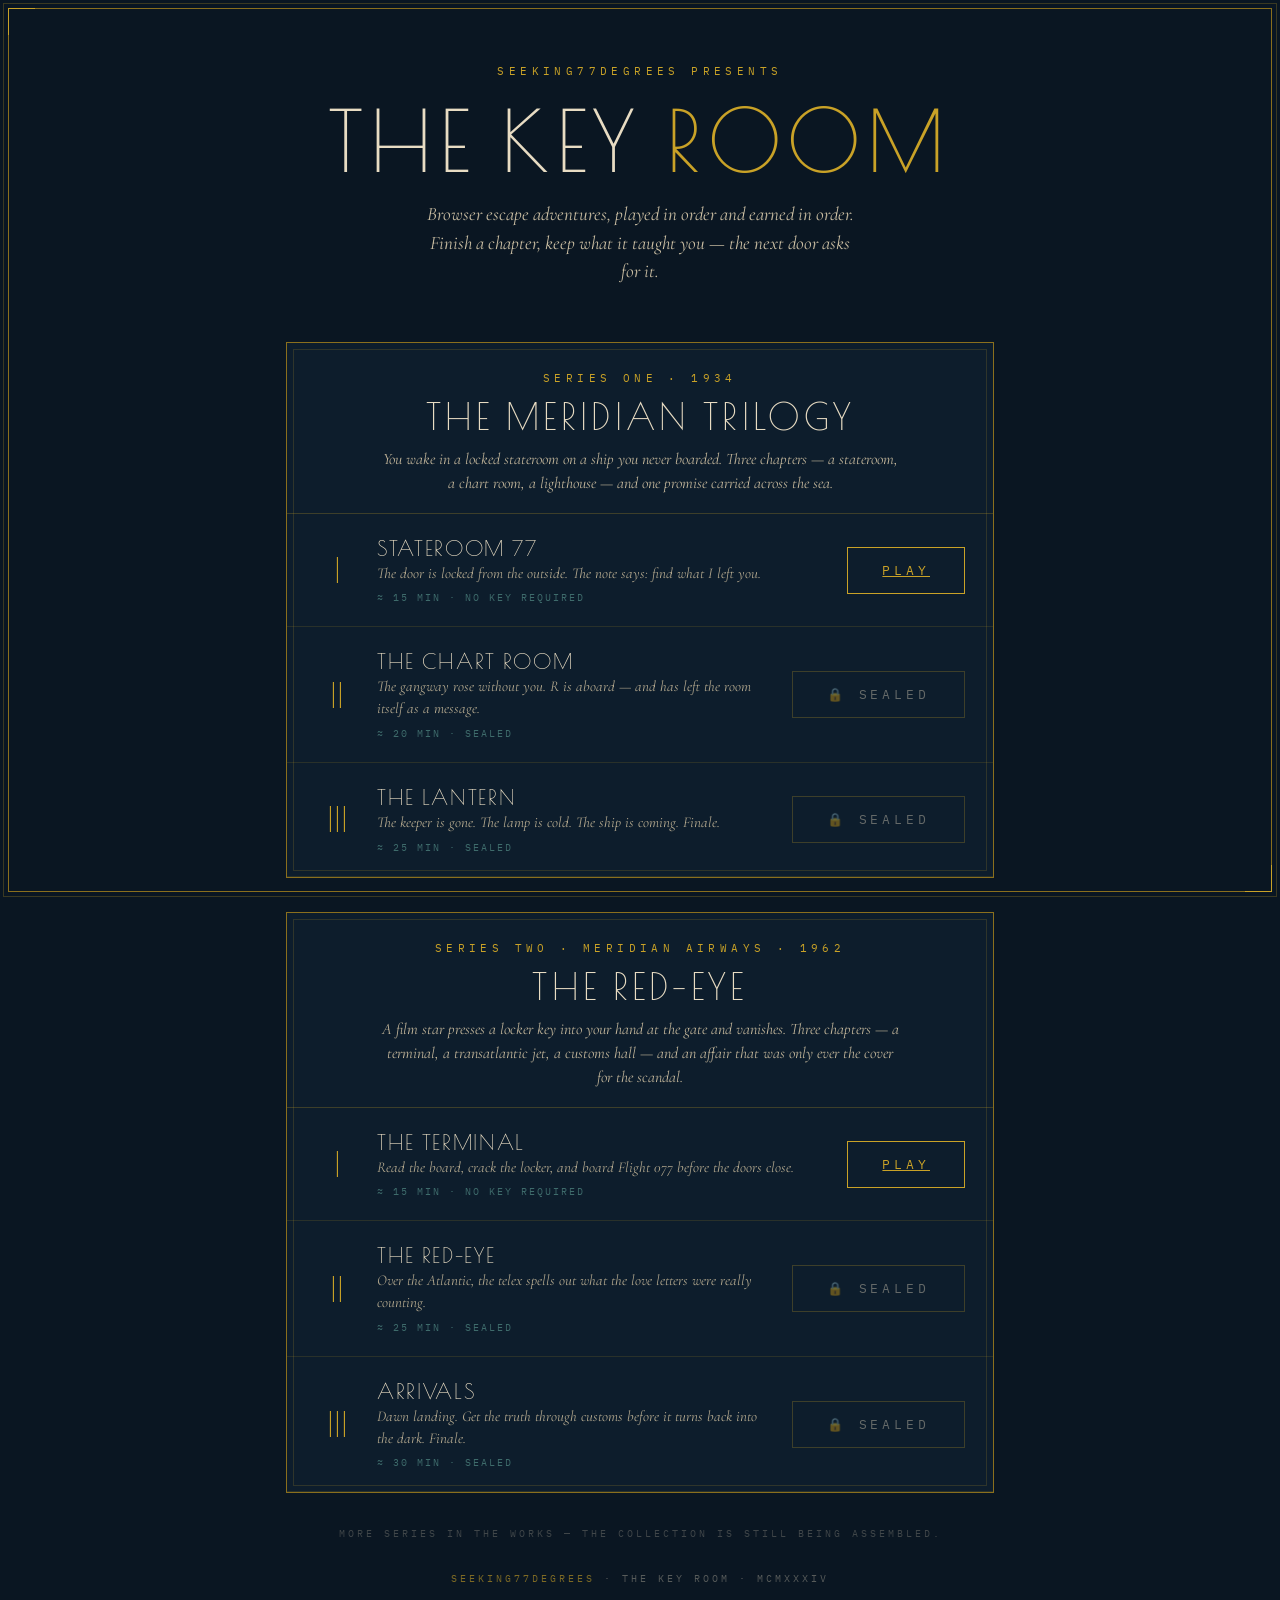
==== index.html @ aa7bf97e "Complete The Red-Eye: Chapter III (Arrivals) + shared trilogy assets Chapter III — Arrivals. Three z" ====
<!DOCTYPE html>
<html lang="en">
<head>
<meta charset="UTF-8">
<meta name="viewport" content="width=device-width, initial-scale=1.0">
<title>The Key Room — Escape Adventures</title>
<meta name="description" content="Browser escape rooms by seeking77degrees. Solve one to earn the key to the next.">
<link rel="preconnect" href="https://fonts.googleapis.com">
<link href="https://fonts.googleapis.com/css2?family=Poiret+One&family=Cormorant+Garamond:ital,wght@0,400;0,500;0,600;1,400&family=IBM+Plex+Mono:wght@400;500&display=swap" rel="stylesheet">
<link rel="stylesheet" href="assets/theme.css">
<link rel="stylesheet" href="assets/palette-meridian.css">
<style>
.wrap{max-width:760px;margin:0 auto;padding:64px 26px 90px}
header{text-align:center;margin-bottom:56px}
h1 .accent{color:var(--brass)}
.tagline{
  font-style:italic;font-size:clamp(16px,2.4vw,19px);color:#c9bda2;
  margin-top:16px;max-width:440px;margin-left:auto;margin-right:auto;line-height:1.5;
}
.series{
  border:1px solid var(--brass-dim);position:relative;
  background:rgba(18,36,54,.55);
  margin-bottom:34px;
}
.series::before{
  content:"";position:absolute;inset:6px;border:1px solid rgba(201,162,39,.18);
  pointer-events:none;
}
.series-head{
  padding:28px 28px 18px;text-align:center;
  border-bottom:1px solid rgba(201,162,39,.25);
}
.series-head .eyebrow{margin-bottom:10px}
.series-head h2{
  font-family:'Poiret One',cursive;font-weight:400;font-size:clamp(26px,5vw,36px);
  letter-spacing:.12em;
}
.series-head p{
  font-style:italic;color:#c0b499;font-size:16px;margin-top:10px;line-height:1.5;
  max-width:520px;margin-left:auto;margin-right:auto;
}
.episode{
  display:flex;align-items:center;gap:18px;
  padding:22px 28px;
  border-bottom:1px solid rgba(201,162,39,.15);
}
.episode:last-child{border-bottom:none}
.ep-num{
  font-family:'Poiret One',cursive;font-size:34px;color:var(--brass);
  width:44px;flex-shrink:0;text-align:center;
}
.ep-info{flex:1;min-width:0}
.ep-title{
  font-family:'Poiret One',cursive;font-size:21px;letter-spacing:.08em;
}
.ep-sub{
  font-style:italic;font-size:15px;color:#b3a88e;margin-top:3px;line-height:1.45;
}
.ep-meta{
  font-family:'IBM Plex Mono',monospace;font-size:10px;letter-spacing:.2em;
  text-transform:uppercase;color:var(--fog);margin-top:7px;
}
.ep-action{flex-shrink:0}
.gate{
  display:none;padding:0 28px 24px;
}
.gate.open{display:block}
.gate-inner{
  border:1px dashed rgba(201,162,39,.35);padding:18px;text-align:center;
}
.gate-inner p{font-style:italic;font-size:15px;color:#c0b499;margin-bottom:12px;line-height:1.5}
.gate-row{display:flex;gap:10px;justify-content:center;flex-wrap:wrap}
.gate-input{
  height:44px;width:min(60%,220px);text-align:center;
  font-family:'IBM Plex Mono',monospace;font-size:16px;letter-spacing:.25em;
  background:rgba(10,22,34,.9);border:1px solid var(--brass-dim);
  color:var(--parchment);text-transform:uppercase;
}
.gate-input:focus{outline:none;border-color:var(--brass)}
.gate-feedback{
  min-height:20px;font-size:14px;font-style:italic;margin-top:10px;
}
.gate-feedback.bad{color:var(--rust)}
.gate-feedback.good{color:#8fbf8f}
.soon{
  border:1px dashed rgba(201,162,39,.3);
  padding:34px 26px;text-align:center;color:#8f866f;
}
.soon .eyebrow{color:var(--brass-dim)}
.soon p{font-style:italic;font-size:16px;line-height:1.5;max-width:420px;margin:6px auto 0}
footer{
  text-align:center;margin-top:56px;
  font-family:'IBM Plex Mono',monospace;font-size:10px;letter-spacing:.3em;
  text-transform:uppercase;color:rgba(232,220,195,.35);
}
footer a{text-decoration:none;color:rgba(201,162,39,.6)}
footer a:hover{color:var(--brass)}
@media (max-width:560px){
  .episode{flex-wrap:wrap;padding:20px 18px}
  .ep-num{width:34px;font-size:28px}
  .ep-action{width:100%;text-align:right;margin-top:2px}
  .series-head{padding:24px 18px 16px}
  .gate{padding:0 18px 22px}
  .wrap{padding:48px 18px 70px}
}
</style>
</head>
<body>

<div class="deco-frame" aria-hidden="true"></div>

<div class="wrap">
  <header>
    <div class="eyebrow">seeking77degrees presents</div>
    <h1>THE KEY <span class="accent">ROOM</span></h1>
    <p class="tagline">Browser escape adventures, played in order and earned in order. Finish a chapter, keep what it taught you — the next door asks for it.</p>
  </header>

  <!-- ============ THE MERIDIAN TRILOGY ============ -->
  <section class="series" aria-label="The Meridian Trilogy">
    <div class="series-head">
      <div class="eyebrow">Series One · 1934</div>
      <h2>THE MERIDIAN TRILOGY</h2>
      <p>You wake in a locked stateroom on a ship you never boarded. Three chapters — a stateroom, a chart room, a lighthouse — and one promise carried across the sea.</p>
    </div>

    <!-- Episode I -->
    <div class="episode">
      <div class="ep-num">I</div>
      <div class="ep-info">
        <div class="ep-title">STATEROOM 77</div>
        <div class="ep-sub">The door is locked from the outside. The note says: find what I left you.</div>
        <div class="ep-meta">≈ 15 min · no key required</div>
      </div>
      <div class="ep-action">
        <a class="btn" href="games/level-1-stateroom-77.html">Play</a>
      </div>
    </div>

    <!-- Episode II -->
    <div class="episode">
      <div class="ep-num">II</div>
      <div class="ep-info">
        <div class="ep-title">THE CHART ROOM</div>
        <div class="ep-sub">The gangway rose without you. R is aboard — and has left the room itself as a message.</div>
        <div class="ep-meta" id="meta-2">≈ 20 min · sealed</div>
      </div>
      <div class="ep-action" id="action-2"></div>
    </div>
    <div class="gate" id="gate-2">
      <div class="gate-inner">
        <p>This chapter is sealed. Enter the code that opened the stateroom door in Chapter I.</p>
        <div class="gate-row">
          <input class="gate-input" id="input-2" inputmode="numeric" maxlength="8" placeholder="····" aria-label="Chapter II code">
          <button class="btn" id="try-2">Unseal</button>
        </div>
        <div class="gate-feedback" id="fb-2"></div>
      </div>
    </div>

    <!-- Episode III -->
    <div class="episode">
      <div class="ep-num">III</div>
      <div class="ep-info">
        <div class="ep-title">THE LANTERN</div>
        <div class="ep-sub">The keeper is gone. The lamp is cold. The ship is coming. Finale.</div>
        <div class="ep-meta" id="meta-3">≈ 25 min · sealed</div>
      </div>
      <div class="ep-action" id="action-3"></div>
    </div>
    <div class="gate" id="gate-3">
      <div class="gate-inner">
        <p>This chapter is sealed. Enter the word you transmitted from the Meridian's wireless in Chapter II.</p>
        <div class="gate-row">
          <input class="gate-input" id="input-3" maxlength="8" placeholder="····" aria-label="Chapter III code">
          <button class="btn" id="try-3">Unseal</button>
        </div>
        <div class="gate-feedback" id="fb-3"></div>
      </div>
    </div>
  </section>

  <!-- ============ THE RED-EYE (SERIES TWO) ============ -->
  <section class="series" aria-label="The Red-Eye">
    <div class="series-head">
      <div class="eyebrow">Series Two · Meridian Airways · 1962</div>
      <h2>THE RED-EYE</h2>
      <p>A film star presses a locker key into your hand at the gate and vanishes. Three chapters — a terminal, a transatlantic jet, a customs hall — and an affair that was only ever the cover for the scandal.</p>
    </div>

    <!-- Episode I -->
    <div class="episode">
      <div class="ep-num">I</div>
      <div class="ep-info">
        <div class="ep-title">THE TERMINAL</div>
        <div class="ep-sub">Read the board, crack the locker, and board Flight 077 before the doors close.</div>
        <div class="ep-meta">≈ 15 min · no key required</div>
      </div>
      <div class="ep-action">
        <a class="btn" href="games/redeye-1-the-terminal.html">Play</a>
      </div>
    </div>

    <!-- Episode II -->
    <div class="episode">
      <div class="ep-num">II</div>
      <div class="ep-info">
        <div class="ep-title">THE RED-EYE</div>
        <div class="ep-sub">Over the Atlantic, the telex spells out what the love letters were really counting.</div>
        <div class="ep-meta" id="meta-r2">≈ 25 min · sealed</div>
      </div>
      <div class="ep-action" id="action-r2"></div>
    </div>
    <div class="gate" id="gate-r2">
      <div class="gate-inner">
        <p>This chapter is sealed. Enter the seat you boarded Flight 077 in.</p>
        <div class="gate-row">
          <input class="gate-input" id="input-r2" maxlength="8" placeholder="····" aria-label="Red-Eye Chapter II code">
          <button class="btn" id="try-r2">Unseal</button>
        </div>
        <div class="gate-feedback" id="fb-r2"></div>
      </div>
    </div>

    <!-- Episode III -->
    <div class="episode">
      <div class="ep-num">III</div>
      <div class="ep-info">
        <div class="ep-title">ARRIVALS</div>
        <div class="ep-sub">Dawn landing. Get the truth through customs before it turns back into the dark. Finale.</div>
        <div class="ep-meta" id="meta-r3">≈ 30 min · sealed</div>
      </div>
      <div class="ep-action" id="action-r3"></div>
    </div>
    <div class="gate" id="gate-r3">
      <div class="gate-inner">
        <p>This chapter is sealed. Enter the word you sent from the teleprinter in Chapter II.</p>
        <div class="gate-row">
          <input class="gate-input" id="input-r3" maxlength="8" placeholder="····" aria-label="Red-Eye Chapter III code">
          <button class="btn" id="try-r3">Unseal</button>
        </div>
        <div class="gate-feedback" id="fb-r3"></div>
      </div>
    </div>
  </section>

  <footer style="margin-top:8px;margin-bottom:-24px">
    <span style="opacity:.7">More series in the works — the collection is still being assembled.</span>
  </footer>

  <footer>
    <a href="https://seeking77degrees.com">seeking77degrees</a> · The Key Room · MCMXXXIV
  </footer>
</div>

<script>
/* ================================================================
   Gating: each sealed chapter requires the answer earned by
   finishing the one before it. Answers are stored as SHA-256
   hashes; unlocks persist in localStorage when available.
   ================================================================ */
const EPISODES = {
  2: {
    href: 'games/level-2-chart-room.html',
    hash: 'd83e303f681b94d24fdb0c6e7a1e730b964953b70284cfd9d55dbe096281058a',
    wrong: 'The seal holds. That code never opened a stateroom door.',
    right: 'The seal breaks. Welcome back aboard.'
  },
  3: {
    href: 'games/level-3-the-lantern.html',
    hash: '4ea140588150773ce3aace786aeef7f4049ce100fa649c94fbbddb960f1da942',
    wrong: 'The shore stays dark. That was not the word.',
    right: 'The Lantern answers. Go ashore.'
  },
  /* --- Series Two: The Red-Eye --- */
  r2: {
    href: 'games/redeye-2-the-red-eye.html',
    hash: 'fdee4726c2847c8788b39cb69f2777cf672711bb11d9622b07f0fe23fac1480e',
    wrong: 'The gate agent shakes her head. Nobody sat there on 077.',
    right: 'Seat confirmed. Welcome aboard the red-eye.'
  },
  r3: {
    href: 'games/redeye-3-arrivals.html',
    hash: 'ce953a0eb08246617b7f849486c4b26a7af37e9d2e8f0e13b3ae1bf0da8a70a2',
    wrong: 'The desk in Lisbon does not answer to that.',
    right: 'The desk answers. Go and meet the morning.'
  }
};

/* --- storage (safe wrapper: falls back to memory if unavailable) --- */
const mem = {};
const store = {
  get(k){ try { return localStorage.getItem(k); } catch(e){ return mem[k] ?? null; } },
  set(k,v){ try { localStorage.setItem(k,v); } catch(e){ mem[k]=v; } }
};
function isUnlocked(n){ return store.get('keyroom.unlock.'+n) === '1'; }
function setUnlocked(n){ store.set('keyroom.unlock.'+n, '1'); }

/* --- hashing --- */
async function sha256(text){
  const data = new TextEncoder().encode(text);
  const buf = await crypto.subtle.digest('SHA-256', data);
  return [...new Uint8Array(buf)].map(b=>b.toString(16).padStart(2,'0')).join('');
}

/* --- UI wiring --- */
function renderEpisode(n){
  const action = document.getElementById('action-'+n);
  const gate = document.getElementById('gate-'+n);
  const meta = document.getElementById('meta-'+n);
  action.innerHTML = '';
  if (isUnlocked(n)) {
    const a = document.createElement('a');
    a.className = 'btn';
    a.textContent = 'Play';
    a.href = EPISODES[n].href;
    action.appendChild(a);
    gate.classList.remove('open');
    meta.textContent = meta.textContent.replace('sealed','unsealed');
  } else {
    const b = document.createElement('button');
    b.className = 'btn locked';
    b.textContent = '🔒 Sealed';
    b.setAttribute('aria-expanded','false');
    b.addEventListener('click', ()=>{
      const open = gate.classList.toggle('open');
      b.setAttribute('aria-expanded', String(open));
      if (open) document.getElementById('input-'+n).focus();
    });
    action.appendChild(b);
  }
}

async function tryUnlock(n){
  const input = document.getElementById('input-'+n);
  const fb = document.getElementById('fb-'+n);
  const guess = input.value.trim().toLowerCase();
  if (!guess) return;
  const h = await sha256(guess);
  if (h === EPISODES[n].hash) {
    setUnlocked(n);
    fb.textContent = EPISODES[n].right;
    fb.className = 'gate-feedback good';
    setTimeout(()=>{ renderEpisode(n); }, 700);
  } else {
    fb.textContent = EPISODES[n].wrong;
    fb.className = 'gate-feedback bad';
    input.classList.add('shake');
    setTimeout(()=>input.classList.remove('shake'), 380);
    input.select();
  }
}

Object.keys(EPISODES).forEach(n=>{
  renderEpisode(n);
  document.getElementById('try-'+n).addEventListener('click', ()=>tryUnlock(n));
  document.getElementById('input-'+n).addEventListener('keydown', e=>{
    if (e.key === 'Enter') tryUnlock(n);
  });
});
</script>
</body>
</html>
---- assets/theme.css ----
/* ============================================================
   THE KEY ROOM — SHARED THEME
   House rule: same font, same formatting, own colours.

   This file owns ALL shared typography and formatting. Every
   trilogy loads it, then a palette file that defines colours only.
   Do not put colour literals here — use the palette contract:

     --night        page background
     --surface      modal / panel background
     --accent       primary (brass, sky, …)
     --accent-dim   muted primary
     --text         body text
     --muted        secondary / hint text
     --paper        prop background (letters, charts)
     --ink          text on --paper
     --error        wrong answers
     --success      right answers

   Formatting changes belong HERE and nowhere else. If a chapter
   needs a one-off component (a morse lamp, a departures board),
   that component's rules live in that chapter's <style>.
   ============================================================ */

*{margin:0;padding:0;box-sizing:border-box;-webkit-tap-highlight-color:transparent}
html{height:100%}
body{
  background:var(--night);
  color:var(--text);
  font-family:'Cormorant Garamond',serif;
  min-height:100%;
}
/* Chapters are fixed-viewport experiences; the landing page scrolls.
   Game files carry <body class="chapter">. */
body.chapter{height:100%;overflow:hidden;user-select:none}
button{font-family:inherit;cursor:pointer;touch-action:manipulation}
a{color:inherit}

/* ---------- Deco frame ---------- */
.deco-frame{
  position:fixed;inset:8px;
  border:1px solid var(--accent-dim);
  outline:1px solid var(--accent-ghost);
  outline-offset:4px;
  pointer-events:none;z-index:50;
}
.deco-frame::before,.deco-frame::after{
  content:"";position:absolute;width:26px;height:26px;
  border:1px solid var(--accent);
}
.deco-frame::before{top:-1px;left:-1px;border-right:none;border-bottom:none}
.deco-frame::after{bottom:-1px;right:-1px;border-left:none;border-top:none}

/* ---------- Screens ---------- */
.screen{
  position:fixed;inset:0;display:none;flex-direction:column;
  align-items:center;justify-content:center;text-align:center;
  padding:32px;z-index:40;overflow-y:auto;
}
.screen.active{display:flex}

.eyebrow{
  font-family:'IBM Plex Mono',monospace;font-size:11px;letter-spacing:.4em;
  text-transform:uppercase;color:var(--accent);margin-bottom:18px;
}
h1{
  font-family:'Poiret One',cursive;font-weight:400;
  font-size:clamp(42px,9vw,84px);letter-spacing:.08em;line-height:1.05;
}
h1 .num{color:var(--accent)}
.intro-story{
  max-width:520px;font-size:clamp(17px,2.4vw,21px);line-height:1.55;
  margin:26px 0 34px;color:var(--text-soft);font-style:italic;
}
.intro-story em{color:var(--text)}

/* ---------- Buttons ---------- */
.btn{
  background:none;border:1px solid var(--accent);color:var(--accent);
  font-family:'IBM Plex Mono',monospace;font-size:13px;letter-spacing:.3em;
  text-transform:uppercase;padding:14px 34px;transition:all .25s;
}
.btn:hover,.btn:focus-visible{background:var(--accent);color:var(--night);outline:none}
.btn.small{padding:8px 18px;font-size:11px;letter-spacing:.2em}
.btn.ghost{border-color:var(--accent-dim);color:var(--text);opacity:.75}
.btn.ghost:hover,.btn.ghost:focus-visible{opacity:1;background:none;border-color:var(--accent);color:var(--accent)}
.btn.locked{border-color:var(--accent-ghost);color:var(--text-faint)}
.btn.locked:hover{background:var(--accent-wash);color:var(--text)}

/* ---------- Carried-code note ---------- */
.next-note{
  margin:6px auto 26px;max-width:420px;
  border:1px dashed var(--accent-dim);border-radius:4px;
  padding:16px 20px;text-align:center;
}
.next-note .nn-label{
  font-family:'IBM Plex Mono',monospace;font-size:10.5px;letter-spacing:.22em;
  text-transform:uppercase;opacity:.7;
}
.next-note .nn-code{
  font-family:'IBM Plex Mono',monospace;font-size:30px;letter-spacing:.35em;
  color:var(--accent);margin:8px 0 6px;
}
.next-note .nn-hint{font-size:13px;opacity:.62;line-height:1.5}
.victory-actions{display:flex;gap:14px;justify-content:center;flex-wrap:wrap;align-items:center}
.victory-actions .btn{text-decoration:none;display:inline-block}

/* ---------- HUD ---------- */
#hud{
  position:fixed;top:0;left:0;right:0;z-index:30;
  display:none;justify-content:space-between;align-items:center;
  padding:22px 30px 10px;
}
#hud.on{display:flex}
#timer{
  font-family:'IBM Plex Mono',monospace;font-size:18px;letter-spacing:.15em;
  color:var(--accent);
}
#timer.late{color:var(--error);animation:pulse 1.2s infinite}
@keyframes pulse{50%{opacity:.45}}
#hud .title-sm{
  font-family:'Poiret One',cursive;font-size:16px;letter-spacing:.25em;opacity:.7;
}
#hud .hud-right{display:flex;gap:10px;align-items:center}
.icon-btn{
  background:none;border:1px solid var(--accent-soft);color:var(--accent);
  width:34px;height:34px;font-size:15px;line-height:1;border-radius:0;
  transition:border-color .2s;
}
.icon-btn:hover{border-color:var(--accent)}

/* ---------- Room ---------- */
#room-wrap{
  position:fixed;inset:0;display:none;align-items:center;justify-content:center;
  padding:64px 16px 96px;
}
#room-wrap.on{display:flex}
#room{
  width:min(96vw,900px);aspect-ratio:16/10;max-height:calc(100vh - 170px);
  position:relative;
}
#room svg{width:100%;height:100%;display:block}
.hotspot{cursor:pointer;transition:filter .2s}
.hotspot:hover{filter:brightness(1.35) drop-shadow(0 0 6px var(--accent-glow))}
.hotspot.done{cursor:default}
.hotspot.done:hover{filter:none}

/* ---------- Inventory ---------- */
#inventory{
  position:fixed;left:0;right:0;bottom:0;z-index:30;display:none;
  justify-content:center;gap:12px;padding:16px 20px 26px;flex-wrap:wrap;
  background:linear-gradient(transparent, var(--veil-fade) 40%);
}
#inventory.on{display:flex}
.inv-item{
  width:56px;height:56px;border:1px solid var(--accent-soft);
  background:var(--surface-soft);display:flex;align-items:center;justify-content:center;
  font-size:24px;position:relative;transition:border-color .2s, transform .15s;
}
.inv-item:hover{border-color:var(--accent);transform:translateY(-2px)}
.inv-item .tag{
  position:absolute;bottom:-16px;left:50%;transform:translateX(-50%);
  font-family:'IBM Plex Mono',monospace;font-size:8px;letter-spacing:.1em;
  color:var(--accent);white-space:nowrap;text-transform:uppercase;
}
#inv-empty{font-style:italic;opacity:.4;font-size:15px;align-self:center}

/* ---------- Modal ---------- */
#modal-veil{
  position:fixed;inset:0;background:var(--veil);z-index:60;
  display:none;align-items:center;justify-content:center;padding:20px;
  backdrop-filter:blur(2px);
}
#modal-veil.on{display:flex}
#modal{
  width:min(92vw,460px);max-height:86vh;overflow-y:auto;
  background:var(--surface);border:1px solid var(--accent-dim);
  padding:30px 28px 26px;position:relative;text-align:center;
}
#modal::before{
  content:"";position:absolute;inset:6px;border:1px solid var(--accent-ghost);
  pointer-events:none;
}
#modal h2{
  font-family:'Poiret One',cursive;font-weight:400;font-size:26px;
  letter-spacing:.12em;color:var(--accent);margin-bottom:14px;
}
#modal .body{font-size:18px;line-height:1.55;color:var(--text-soft);margin-bottom:18px}
#modal .body em{color:var(--text);font-style:italic}

/* ---------- Paper props ---------- */
.paper{
  background:var(--paper);color:var(--ink);padding:18px 16px;margin:14px 0;
  font-size:17px;line-height:1.5;font-style:italic;
  box-shadow:0 2px 10px rgba(0,0,0,.45);
  transform:rotate(-.6deg);
}
.paper.straight{transform:none}
.paper .mono{font-family:'IBM Plex Mono',monospace;font-style:normal;font-size:14px;letter-spacing:.08em}

/* ---------- Code entry ---------- */
.code-row{display:flex;gap:10px;justify-content:center;margin:16px 0}
.code-input{
  width:52px;height:60px;text-align:center;font-family:'IBM Plex Mono',monospace;
  font-size:26px;background:var(--input-bg);border:1px solid var(--accent-dim);
  color:var(--text);caret-color:var(--accent);text-transform:uppercase;
}
.code-input:focus{outline:none;border-color:var(--accent)}
.word-input{
  width:min(80%,260px);height:52px;text-align:center;
  font-family:'IBM Plex Mono',monospace;font-size:20px;
  background:var(--input-bg);border:1px solid var(--accent-dim);
  color:var(--text);text-transform:uppercase;margin:14px 0;letter-spacing:.2em;
}
.word-input:focus{outline:none;border-color:var(--accent)}

/* ---------- Feedback & hints ---------- */
.feedback{min-height:22px;font-size:15px;font-style:italic;margin-bottom:6px}
.feedback.bad{color:var(--error)}
.feedback.good{color:var(--success)}
.modal-actions{display:flex;gap:10px;justify-content:center;flex-wrap:wrap;margin-top:10px}
.hint-link{
  background:none;border:none;color:var(--muted);font-size:14px;font-style:italic;
  text-decoration:underline;text-underline-offset:3px;margin-top:14px;
}
.hint-link:hover{color:var(--accent)}
.hint-text{
  font-size:15px;color:var(--muted-bright);font-style:italic;margin-top:10px;line-height:1.5;
  border-top:1px dashed var(--muted-rule);padding-top:10px;
}
.shake{animation:shake .35s}
@keyframes shake{0%,100%{transform:translateX(0)}25%{transform:translateX(-7px)}75%{transform:translateX(7px)}}

/* ---------- Victory ---------- */
.stats{display:flex;gap:36px;margin:26px 0 34px}
.stat .v{font-family:'IBM Plex Mono',monospace;font-size:30px;color:var(--accent)}
.stat .l{
  font-family:'IBM Plex Mono',monospace;font-size:10px;letter-spacing:.3em;
  text-transform:uppercase;opacity:.6;margin-top:6px;
}
.series-note{
  font-family:'IBM Plex Mono',monospace;font-size:10px;letter-spacing:.3em;
  text-transform:uppercase;opacity:.45;margin-top:26px;
}

/* ---------- Responsive ---------- */
@media (max-width:600px){
  #hud .title-sm{display:none}
  .stats{gap:22px}
  #room-wrap{padding:58px 8px 92px}
}
@media (prefers-reduced-motion: reduce){
  *{animation:none!important;transition:none!important}
}
---- assets/palette-meridian.css ----
/* ============================================================
   PALETTE — THE MERIDIAN (Series One, 1934)
   Night-blue, brass, parchment. Colours only; formatting lives
   in theme.css. Load AFTER theme.css.
   ============================================================ */
:root{
  /* --- semantic contract (consumed by theme.css) --- */
  --night:        #0A1622;
  --surface:      #122436;
  --surface-soft: rgba(18,36,54,.8);
  --accent:       #C9A227;
  --accent-dim:   #8a6f1d;
  --accent-soft:  rgba(201,162,39,.45);
  --accent-ghost: rgba(201,162,39,.25);
  --accent-wash:  rgba(201,162,39,.12);
  --accent-glow:  rgba(201,162,39,.55);
  --text:         #E8DCC3;
  --text-soft:    #dfd4bc;
  --text-faint:   rgba(232,220,195,.4);
  --muted:        #3E6B6B;
  --muted-bright: #a8c2c2;
  --muted-rule:   rgba(62,107,107,.5);
  --paper:        #E8DCC3;
  --ink:          #1a1408;
  --error:        #c96a4a;
  --success:      #8fbf8f;
  --veil:         rgba(4,9,15,.78);
  --veil-fade:    rgba(6,12,19,.92);
  --input-bg:     rgba(10,22,34,.9);

  /* --- trilogy-specific (used by chapter component CSS) --- */
  --hull:      #122436;
  --brass:     #C9A227;
  --brass-dim: #8a6f1d;
  --parchment: #E8DCC3;
  --oxblood:   #6E2B2B;
  --fog:       #3E6B6B;
  --rust:      #c96a4a;
  --lamp:      #ffd47a;
}
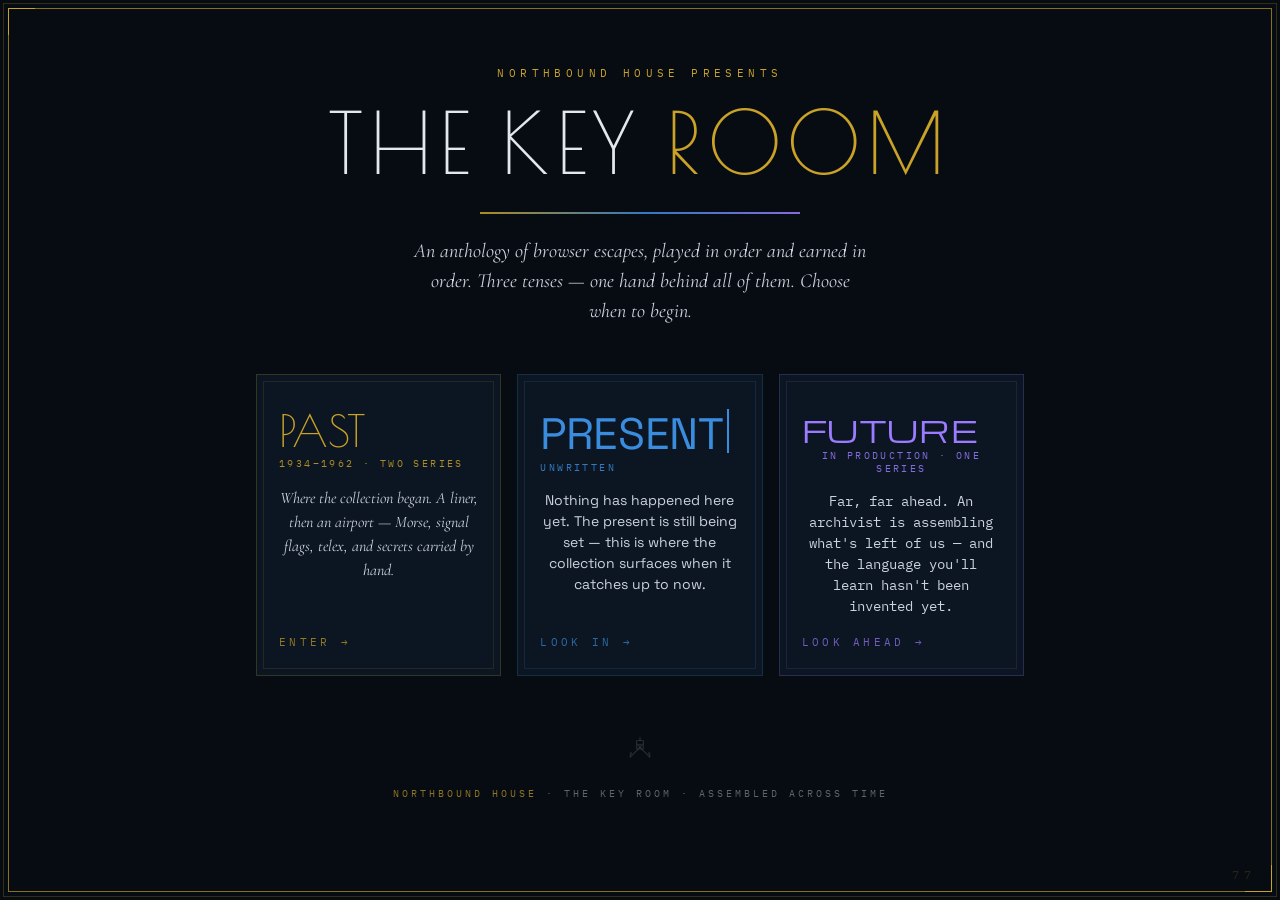
==== commit b49854ce: "Tense landing page (Part A) + rebrand to Northbound House + Waypoint mechanic slice (C3) Part A — in" ====
--- a/index.html
+++ b/index.html
@@ -4,260 +4,620 @@
 <meta charset="UTF-8">
 <meta name="viewport" content="width=device-width, initial-scale=1.0">
 <title>The Key Room — Escape Adventures</title>
-<meta name="description" content="Browser escape rooms by seeking77degrees. Solve one to earn the key to the next.">
+<meta name="description" content="Browser escape rooms by Northbound House. Choose a tense — past, present, or future — and solve one to earn the key to the next.">
 <link rel="preconnect" href="https://fonts.googleapis.com">
-<link href="https://fonts.googleapis.com/css2?family=Poiret+One&family=Cormorant+Garamond:ital,wght@0,400;0,500;0,600;1,400&family=IBM+Plex+Mono:wght@400;500&display=swap" rel="stylesheet">
+<link rel="preconnect" href="https://fonts.gstatic.com" crossorigin>
+<link href="https://fonts.googleapis.com/css2?family=Poiret+One&family=Cormorant+Garamond:ital,wght@0,400;0,500;0,600;1,400&family=IBM+Plex+Mono:wght@400;500&family=Space+Grotesk:wght@400;500;700&family=Michroma&display=swap" rel="stylesheet">
+
+<!-- Shared components (buttons, deco frame, eyebrow, reduced-motion, shake).
+     Colour + per-tense typography are defined below; this file is the one
+     surface where FONT is allowed to vary (by tense). Everything else obeys
+     the house rule. -->
 <link rel="stylesheet" href="assets/theme.css">
-<link rel="stylesheet" href="assets/palette-meridian.css">
+
 <style>
-.wrap{max-width:760px;margin:0 auto;padding:64px 26px 90px}
-header{text-align:center;margin-bottom:56px}
-h1 .accent{color:var(--brass)}
+/* ============================================================
+   LANDING PALETTE + TENSE THEMING
+   The landing page is the hub above the trilogies. It defines
+   its own hub palette here (so theme.css has its semantic
+   tokens), then each tense overrides only ACCENT + the two
+   FONT variables. Mono stays universal.
+   ============================================================ */
+:root{
+  /* hub palette — cool near-black, tense-neutral */
+  --night:        #070c13;
+  --surface:      #0f1a28;
+  --surface-soft: rgba(15,26,40,.7);
+  --accent:       #C9A227;                 /* hero defaults to the origin (deco) accent */
+  --accent-dim:   #8a6f1d;
+  --accent-soft:  rgba(201,162,39,.42);
+  --accent-ghost: rgba(201,162,39,.22);
+  --accent-wash:  rgba(201,162,39,.12);
+  --accent-glow:  rgba(201,162,39,.5);
+  --text:         #e3e7ee;
+  --text-soft:    #cbd2dc;
+  --text-faint:   rgba(227,231,238,.4);
+  --muted:        #7c8aa0;
+  --muted-bright: #aebacb;
+  --muted-rule:   rgba(124,138,160,.5);
+  --paper:        #efe7d6;
+  --ink:          #141b24;
+  --error:        #d8664a;
+  --success:      #6fc48c;
+  --veil:         rgba(4,7,12,.82);
+  --veil-fade:    rgba(5,9,15,.94);
+  --input-bg:     rgba(6,11,18,.9);
+
+  /* tense typography — the one axis this page is allowed to vary */
+  --font-display: 'Poiret One', cursive;
+  --font-body:    'Cormorant Garamond', serif;
+  --font-mono:    'IBM Plex Mono', monospace;   /* universal */
+}
+
+/* ---- the three tenses: accent (spectrum) + font only ---- */
+.t-past{
+  --accent:#C9A227; --accent-dim:#8a6f1d;
+  --accent-soft:rgba(201,162,39,.42); --accent-ghost:rgba(201,162,39,.22);
+  --accent-wash:rgba(201,162,39,.12); --accent-glow:rgba(201,162,39,.5);
+  --font-display:'Poiret One',cursive; --font-body:'Cormorant Garamond',serif;
+}
+.t-present{
+  --accent:#3a8dde; --accent-dim:rgba(58,141,222,.55);
+  --accent-soft:rgba(58,141,222,.42); --accent-ghost:rgba(58,141,222,.2);
+  --accent-wash:rgba(58,141,222,.14); --accent-glow:rgba(58,141,222,.6);
+  --font-display:'Space Grotesk',sans-serif; --font-body:'Space Grotesk',sans-serif;
+}
+.t-future{
+  --accent:#9b7bff; --accent-dim:rgba(155,123,255,.55);
+  --accent-soft:rgba(155,123,255,.42); --accent-ghost:rgba(155,123,255,.22);
+  --accent-wash:rgba(155,123,255,.12); --accent-glow:rgba(155,123,255,.55);
+  --font-display:'Michroma',sans-serif; --font-body:'IBM Plex Mono',monospace;
+}
+
+/* per-trilogy accent chips inside Past — keeps each game's own colour,
+   so blue and yellow both live in the past. */
+.s-meridian{ --accent:#C9A227; --accent-dim:#8a6f1d;
+  --accent-soft:rgba(201,162,39,.42); --accent-ghost:rgba(201,162,39,.22);
+  --accent-wash:rgba(201,162,39,.12); --accent-glow:rgba(201,162,39,.5); }
+.s-redeye{ --accent:#3a8dde; --accent-dim:rgba(58,141,222,.55);
+  --accent-soft:rgba(58,141,222,.42); --accent-ghost:rgba(58,141,222,.2);
+  --accent-wash:rgba(58,141,222,.14); --accent-glow:rgba(58,141,222,.6); }
+
+/* ============================================================
+   LAYOUT
+   ============================================================ */
+.wrap{max-width:820px;margin:0 auto;padding:66px 26px 90px;position:relative;z-index:1}
+
+/* hidden persistent 77 watermark */
+.wm77{
+  position:fixed;right:24px;bottom:18px;z-index:0;
+  font-family:'IBM Plex Mono',monospace;font-size:12px;letter-spacing:.4em;
+  color:var(--accent);opacity:.16;user-select:none;pointer-events:none;
+}
+
+/* ---------- Hero ---------- */
+.hero{text-align:center;margin-bottom:20px}
+.hero h1{font-family:'Poiret One',cursive}
+.hero h1 .num{color:var(--accent)}
+.spectrum{
+  height:2px;width:min(320px,64%);margin:26px auto 0;
+  background:linear-gradient(90deg,#C9A227 0%,#3a8dde 52%,#9b7bff 100%);
+  opacity:.85;
+}
 .tagline{
-  font-style:italic;font-size:clamp(16px,2.4vw,19px);color:#c9bda2;
-  margin-top:16px;max-width:440px;margin-left:auto;margin-right:auto;line-height:1.5;
-}
+  font-family:'Cormorant Garamond',serif;font-style:italic;
+  font-size:clamp(16px,2.4vw,20px);color:var(--text-soft);
+  margin:22px auto 0;max-width:460px;line-height:1.5;
+}
+
+/* ---------- View machinery ---------- */
+.view{display:none}
+.view.active{display:block;animation:rise .5s ease both}
+@keyframes rise{from{opacity:0;transform:translateY(10px)}to{opacity:1;transform:none}}
+
+/* ---------- The triptych of tenses ---------- */
+.triptych{
+  display:grid;grid-template-columns:repeat(3,1fr);gap:16px;margin-top:48px;
+}
+.door{
+  position:relative;background:var(--surface-soft);
+  border:1px solid var(--accent-ghost);
+  padding:34px 22px 26px;text-align:center;cursor:pointer;
+  transition:border-color .28s, transform .28s, background .28s;
+  display:flex;flex-direction:column;min-height:260px;
+}
+.door::before{content:"";position:absolute;inset:6px;border:1px solid var(--accent-wash);pointer-events:none}
+.door:hover,.door:focus-visible{
+  border-color:var(--accent);transform:translateY(-4px);
+  background:linear-gradient(180deg,var(--accent-wash),var(--surface-soft));outline:none;
+}
+.door .tense-word{
+  font-family:var(--font-display);color:var(--accent);
+  font-size:clamp(30px,6vw,44px);line-height:1;margin-bottom:4px;
+}
+.door.d-present .tense-word{letter-spacing:-.01em}
+.door.d-future .tense-word{font-size:clamp(20px,4.2vw,30px);letter-spacing:.02em;padding-top:6px}
+.door .tense-word .caret{
+  display:inline-block;width:.06em;height:1em;background:var(--accent);
+  margin-left:.08em;vertical-align:-.08em;animation:blink 1.1s steps(1) infinite;
+}
+@keyframes blink{50%{opacity:0}}
+.door .tense-status{
+  font-family:'IBM Plex Mono',monospace;font-size:10px;letter-spacing:.24em;
+  text-transform:uppercase;color:var(--accent);opacity:.85;margin-bottom:16px;
+}
+.door .tense-desc{
+  font-family:var(--font-body);font-size:15.5px;line-height:1.5;color:var(--text-soft);
+  flex:1;
+}
+.door.d-present .tense-desc,.door.d-future .tense-desc{font-style:normal;font-size:14px}
+.door.d-past .tense-desc{font-style:italic;font-size:16px}
+.door .enter{
+  font-family:'IBM Plex Mono',monospace;font-size:11px;letter-spacing:.3em;
+  text-transform:uppercase;color:var(--accent);margin-top:18px;opacity:.7;
+  transition:opacity .25s,letter-spacing .25s;
+}
+.door:hover .enter{opacity:1;letter-spacing:.42em}
+
+/* ---------- Back link ---------- */
+.backlink{
+  display:inline-flex;align-items:center;gap:9px;margin:6px 0 34px;
+  font-family:'IBM Plex Mono',monospace;font-size:11px;letter-spacing:.24em;
+  text-transform:uppercase;color:var(--muted);background:none;border:none;
+}
+.backlink:hover{color:var(--accent)}
+.backlink .arrow{transition:transform .2s}
+.backlink:hover .arrow{transform:translateX(-4px)}
+
+.tense-head{text-align:center;margin-bottom:30px}
+.tense-head .eyebrow{color:var(--accent)}
+.tense-head h2{
+  font-family:var(--font-display);color:var(--accent);
+  font-size:clamp(30px,6.5vw,50px);line-height:1;
+}
+.t-future .tense-head h2{font-size:clamp(22px,5vw,34px);letter-spacing:.03em}
+.tense-head .sub{
+  font-family:var(--font-body);font-size:clamp(15px,2.2vw,18px);color:var(--text-soft);
+  max-width:520px;margin:14px auto 0;line-height:1.55;
+}
+.t-past .tense-head .sub{font-style:italic}
+
+/* ---------- Series card (Past) ---------- */
 .series{
-  border:1px solid var(--brass-dim);position:relative;
-  background:rgba(18,36,54,.55);
-  margin-bottom:34px;
-}
-.series::before{
-  content:"";position:absolute;inset:6px;border:1px solid rgba(201,162,39,.18);
-  pointer-events:none;
-}
-.series-head{
-  padding:28px 28px 18px;text-align:center;
-  border-bottom:1px solid rgba(201,162,39,.25);
-}
-.series-head .eyebrow{margin-bottom:10px}
-.series-head h2{
-  font-family:'Poiret One',cursive;font-weight:400;font-size:clamp(26px,5vw,36px);
-  letter-spacing:.12em;
+  border:1px solid var(--accent-ghost);position:relative;
+  background:var(--surface-soft);margin-bottom:30px;
+}
+.series::before{content:"";position:absolute;inset:6px;border:1px solid var(--accent-wash);pointer-events:none}
+.series-head{padding:26px 28px 18px;text-align:center;border-bottom:1px solid var(--accent-ghost)}
+.series-head .chip{
+  display:inline-block;font-family:'IBM Plex Mono',monospace;font-size:10px;
+  letter-spacing:.22em;text-transform:uppercase;color:var(--accent);
+  border:1px solid var(--accent-soft);padding:3px 10px;margin-bottom:12px;
+}
+.series-head h3{
+  font-family:var(--font-display);font-weight:400;
+  font-size:clamp(24px,5vw,34px);letter-spacing:.1em;color:var(--text);
 }
 .series-head p{
-  font-style:italic;color:#c0b499;font-size:16px;margin-top:10px;line-height:1.5;
-  max-width:520px;margin-left:auto;margin-right:auto;
-}
-.episode{
-  display:flex;align-items:center;gap:18px;
-  padding:22px 28px;
-  border-bottom:1px solid rgba(201,162,39,.15);
-}
+  font-family:var(--font-body);font-style:italic;color:var(--text-soft);
+  font-size:16px;margin-top:10px;line-height:1.5;max-width:520px;
+  margin-left:auto;margin-right:auto;
+}
+.episode{display:flex;align-items:center;gap:18px;padding:22px 28px;border-bottom:1px solid var(--accent-wash)}
 .episode:last-child{border-bottom:none}
-.ep-num{
-  font-family:'Poiret One',cursive;font-size:34px;color:var(--brass);
-  width:44px;flex-shrink:0;text-align:center;
-}
+.ep-num{font-family:var(--font-display);font-size:32px;color:var(--accent);width:44px;flex-shrink:0;text-align:center}
 .ep-info{flex:1;min-width:0}
-.ep-title{
-  font-family:'Poiret One',cursive;font-size:21px;letter-spacing:.08em;
-}
-.ep-sub{
-  font-style:italic;font-size:15px;color:#b3a88e;margin-top:3px;line-height:1.45;
-}
-.ep-meta{
-  font-family:'IBM Plex Mono',monospace;font-size:10px;letter-spacing:.2em;
-  text-transform:uppercase;color:var(--fog);margin-top:7px;
-}
+.ep-title{font-family:var(--font-display);font-size:20px;letter-spacing:.06em;color:var(--text)}
+.ep-sub{font-family:var(--font-body);font-style:italic;font-size:15px;color:var(--text-soft);margin-top:3px;line-height:1.45}
+.ep-meta{font-family:'IBM Plex Mono',monospace;font-size:10px;letter-spacing:.2em;text-transform:uppercase;color:var(--muted);margin-top:7px}
 .ep-action{flex-shrink:0}
-.gate{
-  display:none;padding:0 28px 24px;
-}
+a.btn{text-decoration:none;display:inline-block}
+
+/* ---------- Gate ---------- */
+.gate{display:none;padding:0 28px 24px}
 .gate.open{display:block}
-.gate-inner{
-  border:1px dashed rgba(201,162,39,.35);padding:18px;text-align:center;
-}
-.gate-inner p{font-style:italic;font-size:15px;color:#c0b499;margin-bottom:12px;line-height:1.5}
+.gate-inner{border:1px dashed var(--accent-soft);padding:18px;text-align:center}
+.gate-inner p{font-family:var(--font-body);font-style:italic;font-size:15px;color:var(--text-soft);margin-bottom:12px;line-height:1.5}
 .gate-row{display:flex;gap:10px;justify-content:center;flex-wrap:wrap}
 .gate-input{
   height:44px;width:min(60%,220px);text-align:center;
   font-family:'IBM Plex Mono',monospace;font-size:16px;letter-spacing:.25em;
-  background:rgba(10,22,34,.9);border:1px solid var(--brass-dim);
-  color:var(--parchment);text-transform:uppercase;
-}
-.gate-input:focus{outline:none;border-color:var(--brass)}
-.gate-feedback{
-  min-height:20px;font-size:14px;font-style:italic;margin-top:10px;
-}
-.gate-feedback.bad{color:var(--rust)}
-.gate-feedback.good{color:#8fbf8f}
-.soon{
-  border:1px dashed rgba(201,162,39,.3);
-  padding:34px 26px;text-align:center;color:#8f866f;
-}
-.soon .eyebrow{color:var(--brass-dim)}
-.soon p{font-style:italic;font-size:16px;line-height:1.5;max-width:420px;margin:6px auto 0}
+  background:var(--input-bg);border:1px solid var(--accent-dim);
+  color:var(--text);text-transform:uppercase;
+}
+.gate-input:focus{outline:none;border-color:var(--accent)}
+.gate-feedback{min-height:20px;font-size:14px;font-style:italic;margin-top:10px;font-family:var(--font-body)}
+.gate-feedback.bad{color:var(--error)}
+.gate-feedback.good{color:var(--success)}
+
+/* ---------- Present: empty state ---------- */
+.empty{
+  border:1px dashed var(--accent-soft);padding:56px 28px;text-align:center;
+}
+.empty h3{
+  font-family:var(--font-display);font-size:clamp(24px,5vw,34px);color:var(--text);
+  letter-spacing:-.01em;
+}
+.empty .liveword{color:var(--accent)}
+.empty .liveword .caret{
+  display:inline-block;width:.07em;height:1em;background:var(--accent);
+  margin-left:.06em;vertical-align:-.08em;animation:blink 1.1s steps(1) infinite;
+}
+.empty p{
+  font-family:var(--font-body);font-size:16px;color:var(--text-soft);
+  max-width:440px;margin:16px auto 0;line-height:1.6;
+}
+.empty .status{
+  font-family:'IBM Plex Mono',monospace;font-size:10px;letter-spacing:.3em;
+  text-transform:uppercase;color:var(--accent);opacity:.7;margin-top:26px;
+}
+
+/* ---------- Future: teaser ---------- */
+.teaser{
+  border:1px solid var(--accent-ghost);position:relative;
+  background:linear-gradient(180deg,var(--accent-wash),var(--surface-soft));
+  padding:50px 30px;text-align:center;overflow:hidden;
+}
+.teaser::before{content:"";position:absolute;inset:6px;border:1px solid var(--accent-wash);pointer-events:none}
+.teaser .work{
+  font-family:'IBM Plex Mono',monospace;font-size:10px;letter-spacing:.3em;
+  text-transform:uppercase;color:var(--accent);opacity:.8;
+}
+.teaser h3{
+  font-family:var(--font-display);font-size:clamp(20px,4.4vw,30px);color:var(--text);
+  letter-spacing:.04em;margin:14px 0 6px;
+}
+.teaser p{
+  font-family:var(--font-body);font-size:14px;color:var(--text-soft);
+  max-width:460px;margin:16px auto 0;line-height:1.7;
+}
+.teaser .sealed{
+  display:inline-block;margin-top:26px;
+  font-family:'IBM Plex Mono',monospace;font-size:11px;letter-spacing:.3em;
+  text-transform:uppercase;color:var(--accent);
+  border:1px solid var(--accent-soft);padding:12px 26px;opacity:.85;
+}
+
+/* ---------- Footer + curator crest ---------- */
 footer{
   text-align:center;margin-top:56px;
   font-family:'IBM Plex Mono',monospace;font-size:10px;letter-spacing:.3em;
-  text-transform:uppercase;color:rgba(232,220,195,.35);
-}
-footer a{text-decoration:none;color:rgba(201,162,39,.6)}
-footer a:hover{color:var(--brass)}
-@media (max-width:560px){
+  text-transform:uppercase;color:var(--text-faint);
+}
+footer a{text-decoration:none;color:var(--accent);opacity:.7}
+footer a:hover{opacity:1}
+.crest{
+  display:inline-block;margin:0 auto 18px;width:34px;height:34px;cursor:pointer;
+  opacity:.35;transition:opacity .3s,transform .3s;
+}
+.crest:hover{opacity:.9;transform:translateY(-2px)}
+.crest svg{width:100%;height:100%;display:block}
+
+/* ---------- Curator card (easter egg) ---------- */
+#curator-veil{
+  position:fixed;inset:0;background:var(--veil);z-index:60;
+  display:none;align-items:center;justify-content:center;padding:24px;
+  backdrop-filter:blur(2px);
+}
+#curator-veil.on{display:flex}
+.curator-card{
+  width:min(92vw,420px);background:var(--surface);border:1px solid var(--accent-dim);
+  padding:34px 30px 28px;position:relative;text-align:center;animation:rise .4s ease both;
+}
+.curator-card::before{content:"";position:absolute;inset:6px;border:1px solid var(--accent-ghost);pointer-events:none}
+.curator-card .cc-crest{width:44px;height:44px;margin:0 auto 16px;opacity:.9}
+.curator-card .cc-eyebrow{
+  font-family:'IBM Plex Mono',monospace;font-size:10px;letter-spacing:.4em;
+  text-transform:uppercase;color:var(--accent);margin-bottom:14px;
+}
+.curator-card p{
+  font-family:'Cormorant Garamond',serif;font-style:italic;font-size:18px;
+  line-height:1.6;color:var(--text-soft);
+}
+.curator-card .sign{
+  font-family:'IBM Plex Mono',monospace;font-size:22px;letter-spacing:.3em;
+  color:var(--accent);margin-top:18px;
+}
+.curator-card .close{
+  margin-top:22px;font-family:'IBM Plex Mono',monospace;font-size:10px;
+  letter-spacing:.3em;text-transform:uppercase;color:var(--muted);
+  background:none;border:none;
+}
+.curator-card .close:hover{color:var(--accent)}
+
+/* ---------- Responsive ---------- */
+@media (max-width:640px){
+  .triptych{grid-template-columns:1fr;gap:14px}
+  .door{min-height:0;padding:26px 20px 22px}
+  .wrap{padding:48px 18px 72px}
   .episode{flex-wrap:wrap;padding:20px 18px}
-  .ep-num{width:34px;font-size:28px}
+  .ep-num{width:34px;font-size:26px}
   .ep-action{width:100%;text-align:right;margin-top:2px}
-  .series-head{padding:24px 18px 16px}
+  .series-head{padding:22px 18px 16px}
   .gate{padding:0 18px 22px}
-  .wrap{padding:48px 18px 70px}
 }
 </style>
 </head>
 <body>
 
 <div class="deco-frame" aria-hidden="true"></div>
+<div class="wm77" aria-hidden="true">77</div>
 
 <div class="wrap">
-  <header>
-    <div class="eyebrow">seeking77degrees presents</div>
-    <h1>THE KEY <span class="accent">ROOM</span></h1>
-    <p class="tagline">Browser escape adventures, played in order and earned in order. Finish a chapter, keep what it taught you — the next door asks for it.</p>
+
+  <!-- ============ HERO (tense-neutral hub) ============ -->
+  <header class="hero">
+    <div class="eyebrow">Northbound House presents</div>
+    <h1>THE KEY <span class="num">ROOM</span></h1>
+    <div class="spectrum" aria-hidden="true"></div>
+    <p class="tagline">An anthology of browser escapes, played in order and earned in order. Three tenses — one hand behind all of them. Choose when to begin.</p>
   </header>
 
-  <!-- ============ THE MERIDIAN TRILOGY ============ -->
-  <section class="series" aria-label="The Meridian Trilogy">
-    <div class="series-head">
-      <div class="eyebrow">Series One · 1934</div>
-      <h2>THE MERIDIAN TRILOGY</h2>
-      <p>You wake in a locked stateroom on a ship you never boarded. Three chapters — a stateroom, a chart room, a lighthouse — and one promise carried across the sea.</p>
+  <!-- ============ VIEW: TENSE CHOOSER ============ -->
+  <div class="view active" id="view-tenses">
+    <nav class="triptych" aria-label="Choose a tense">
+
+      <button class="door d-past t-past" data-tense="past" aria-label="Enter the Past">
+        <div class="tense-word">PAST</div>
+        <div class="tense-status">1934–1962 · Two series</div>
+        <div class="tense-desc">Where the collection began. A liner, then an airport — Morse, signal flags, telex, and secrets carried by hand.</div>
+        <div class="enter">Enter →</div>
+      </button>
+
+      <button class="door d-present t-present" data-tense="present" aria-label="Enter the Present">
+        <div class="tense-word">PRESENT<span class="caret" aria-hidden="true"></span></div>
+        <div class="tense-status">Unwritten</div>
+        <div class="tense-desc">Nothing has happened here yet. The present is still being set — this is where the collection surfaces when it catches up to now.</div>
+        <div class="enter">Look in →</div>
+      </button>
+
+      <button class="door d-future t-future" data-tense="future" aria-label="Enter the Future">
+        <div class="tense-word">FUTURE</div>
+        <div class="tense-status">In production · One series</div>
+        <div class="tense-desc">Far, far ahead. An archivist is assembling what's left of us — and the language you'll learn hasn't been invented yet.</div>
+        <div class="enter">Look ahead →</div>
+      </button>
+
+    </nav>
+  </div>
+
+  <!-- ============ VIEW: PAST ============ -->
+  <div class="view t-past" id="view-past">
+    <button class="backlink" data-back><span class="arrow">←</span> All tenses</button>
+
+    <div class="tense-head">
+      <div class="eyebrow">The Past · 1934–1962</div>
+      <h2>PAST</h2>
+      <p class="sub">Two trilogies, opened in their own time and their own colour. Finish a chapter, keep what it taught you — the next door asks for it.</p>
     </div>
 
-    <!-- Episode I -->
-    <div class="episode">
-      <div class="ep-num">I</div>
-      <div class="ep-info">
-        <div class="ep-title">STATEROOM 77</div>
-        <div class="ep-sub">The door is locked from the outside. The note says: find what I left you.</div>
-        <div class="ep-meta">≈ 15 min · no key required</div>
-      </div>
-      <div class="ep-action">
-        <a class="btn" href="games/level-1-stateroom-77.html">Play</a>
-      </div>
+    <!-- ---- THE MERIDIAN (brass) ---- -->
+    <section class="series s-meridian" aria-label="The Meridian Trilogy">
+      <div class="series-head">
+        <div class="chip">Series One · 1934</div>
+        <h3>THE MERIDIAN</h3>
+        <p>You wake in a locked stateroom on a ship you never boarded. A stateroom, a chart room, a lighthouse — and one promise carried across the sea.</p>
+      </div>
+
+      <div class="episode">
+        <div class="ep-num">I</div>
+        <div class="ep-info">
+          <div class="ep-title">STATEROOM 77</div>
+          <div class="ep-sub">The door is locked from the outside. The note says: find what I left you.</div>
+          <div class="ep-meta">≈ 15 min · no key required</div>
+        </div>
+        <div class="ep-action"><a class="btn" href="games/level-1-stateroom-77.html">Play</a></div>
+      </div>
+
+      <div class="episode">
+        <div class="ep-num">II</div>
+        <div class="ep-info">
+          <div class="ep-title">THE CHART ROOM</div>
+          <div class="ep-sub">The gangway rose without you. R is aboard — and has left the room itself as a message.</div>
+          <div class="ep-meta" id="meta-2">≈ 20 min · sealed</div>
+        </div>
+        <div class="ep-action" id="action-2"></div>
+      </div>
+      <div class="gate" id="gate-2">
+        <div class="gate-inner">
+          <p>Sealed. Enter the code that opened the stateroom door in Chapter I.</p>
+          <div class="gate-row">
+            <input class="gate-input" id="input-2" inputmode="numeric" maxlength="8" placeholder="····" aria-label="Chapter II code">
+            <button class="btn" id="try-2">Unseal</button>
+          </div>
+          <div class="gate-feedback" id="fb-2"></div>
+        </div>
+      </div>
+
+      <div class="episode">
+        <div class="ep-num">III</div>
+        <div class="ep-info">
+          <div class="ep-title">THE LANTERN</div>
+          <div class="ep-sub">The keeper is gone. The lamp is cold. The ship is coming. Finale.</div>
+          <div class="ep-meta" id="meta-3">≈ 25 min · sealed</div>
+        </div>
+        <div class="ep-action" id="action-3"></div>
+      </div>
+      <div class="gate" id="gate-3">
+        <div class="gate-inner">
+          <p>Sealed. Enter the word you transmitted from the Meridian's wireless in Chapter II.</p>
+          <div class="gate-row">
+            <input class="gate-input" id="input-3" maxlength="8" placeholder="····" aria-label="Chapter III code">
+            <button class="btn" id="try-3">Unseal</button>
+          </div>
+          <div class="gate-feedback" id="fb-3"></div>
+        </div>
+      </div>
+    </section>
+
+    <!-- ---- THE RED-EYE (blue) ---- -->
+    <section class="series s-redeye" aria-label="The Red-Eye">
+      <div class="series-head">
+        <div class="chip">Series Two · Meridian Airways · 1962</div>
+        <h3>THE RED-EYE</h3>
+        <p>A film star presses a locker key into your hand at the gate and vanishes. A terminal, a transatlantic jet, a customs hall — and an affair that was only ever the cover for the scandal.</p>
+      </div>
+
+      <div class="episode">
+        <div class="ep-num">I</div>
+        <div class="ep-info">
+          <div class="ep-title">THE TERMINAL</div>
+          <div class="ep-sub">Read the board, crack the locker, and board Flight 077 before the doors close.</div>
+          <div class="ep-meta">≈ 15 min · no key required</div>
+        </div>
+        <div class="ep-action"><a class="btn" href="games/redeye-1-the-terminal.html">Play</a></div>
+      </div>
+
+      <div class="episode">
+        <div class="ep-num">II</div>
+        <div class="ep-info">
+          <div class="ep-title">THE RED-EYE</div>
+          <div class="ep-sub">Over the Atlantic, the telex spells out what the love letters were really counting.</div>
+          <div class="ep-meta" id="meta-r2">≈ 25 min · sealed</div>
+        </div>
+        <div class="ep-action" id="action-r2"></div>
+      </div>
+      <div class="gate" id="gate-r2">
+        <div class="gate-inner">
+          <p>Sealed. Enter the seat you boarded Flight 077 in.</p>
+          <div class="gate-row">
+            <input class="gate-input" id="input-r2" maxlength="8" placeholder="····" aria-label="Red-Eye Chapter II code">
+            <button class="btn" id="try-r2">Unseal</button>
+          </div>
+          <div class="gate-feedback" id="fb-r2"></div>
+        </div>
+      </div>
+
+      <div class="episode">
+        <div class="ep-num">III</div>
+        <div class="ep-info">
+          <div class="ep-title">ARRIVALS</div>
+          <div class="ep-sub">Dawn landing. Get the truth through customs before it turns back into the dark. Finale.</div>
+          <div class="ep-meta" id="meta-r3">≈ 30 min · sealed</div>
+        </div>
+        <div class="ep-action" id="action-r3"></div>
+      </div>
+      <div class="gate" id="gate-r3">
+        <div class="gate-inner">
+          <p>Sealed. Enter the word you sent from the teleprinter in Chapter II.</p>
+          <div class="gate-row">
+            <input class="gate-input" id="input-r3" maxlength="8" placeholder="····" aria-label="Red-Eye Chapter III code">
+            <button class="btn" id="try-r3">Unseal</button>
+          </div>
+          <div class="gate-feedback" id="fb-r3"></div>
+        </div>
+      </div>
+    </section>
+  </div>
+
+  <!-- ============ VIEW: PRESENT ============ -->
+  <div class="view t-present" id="view-present">
+    <button class="backlink" data-back><span class="arrow">←</span> All tenses</button>
+
+    <div class="tense-head">
+      <div class="eyebrow">The Present · now</div>
+      <h2>PRESENT</h2>
     </div>
 
-    <!-- Episode II -->
-    <div class="episode">
-      <div class="ep-num">II</div>
-      <div class="ep-info">
-        <div class="ep-title">THE CHART ROOM</div>
-        <div class="ep-sub">The gangway rose without you. R is aboard — and has left the room itself as a message.</div>
-        <div class="ep-meta" id="meta-2">≈ 20 min · sealed</div>
-      </div>
-      <div class="ep-action" id="action-2"></div>
+    <div class="empty">
+      <h3>The present is <span class="liveword">unwritten<span class="caret" aria-hidden="true"></span></span></h3>
+      <p>No series lives here yet. When the collection catches up to the day you're reading this, the first present-tense escape will surface right here.</p>
+      <div class="status">— awaiting —</div>
     </div>
-    <div class="gate" id="gate-2">
-      <div class="gate-inner">
-        <p>This chapter is sealed. Enter the code that opened the stateroom door in Chapter I.</p>
-        <div class="gate-row">
-          <input class="gate-input" id="input-2" inputmode="numeric" maxlength="8" placeholder="····" aria-label="Chapter II code">
-          <button class="btn" id="try-2">Unseal</button>
-        </div>
-        <div class="gate-feedback" id="fb-2"></div>
-      </div>
+  </div>
+
+  <!-- ============ VIEW: FUTURE ============ -->
+  <div class="view t-future" id="view-future">
+    <button class="backlink" data-back><span class="arrow">←</span> All tenses</button>
+
+    <div class="tense-head">
+      <div class="eyebrow">The Future · far, far ahead</div>
+      <h2>FUTURE</h2>
     </div>
 
-    <!-- Episode III -->
-    <div class="episode">
-      <div class="ep-num">III</div>
-      <div class="ep-info">
-        <div class="ep-title">THE LANTERN</div>
-        <div class="ep-sub">The keeper is gone. The lamp is cold. The ship is coming. Finale.</div>
-        <div class="ep-meta" id="meta-3">≈ 25 min · sealed</div>
-      </div>
-      <div class="ep-action" id="action-3"></div>
+    <div class="teaser">
+      <div class="work">Series in production</div>
+      <h3>[ untitled ]</h3>
+      <p>Long after the liner and the airport, someone is still keeping the record. The safe and the desk survive; the language does not. What you learn to read here, you will be asked to write back.</p>
+      <div class="sealed">Coming</div>
     </div>
-    <div class="gate" id="gate-3">
-      <div class="gate-inner">
-        <p>This chapter is sealed. Enter the word you transmitted from the Meridian's wireless in Chapter II.</p>
-        <div class="gate-row">
-          <input class="gate-input" id="input-3" maxlength="8" placeholder="····" aria-label="Chapter III code">
-          <button class="btn" id="try-3">Unseal</button>
-        </div>
-        <div class="gate-feedback" id="fb-3"></div>
-      </div>
+  </div>
+
+  <!-- ============ FOOTER ============ -->
+  <footer>
+    <div class="crest" id="crest" role="button" tabindex="0" aria-label="The curator's mark">
+      <!-- lantern over crossed signal flags -->
+      <svg viewBox="0 0 40 40" xmlns="http://www.w3.org/2000/svg" fill="none" stroke="currentColor" stroke-width="1.4">
+        <line x1="8" y1="30" x2="22" y2="16"/>
+        <line x1="32" y1="30" x2="18" y2="16"/>
+        <path d="M8 30 l3 -6 l-3 0 z" fill="currentColor" stroke="none"/>
+        <path d="M32 30 l-3 -6 l3 0 z" fill="currentColor" stroke="none"/>
+        <rect x="16" y="10" width="8" height="10" rx="1"/>
+        <line x1="20" y1="6" x2="20" y2="10"/>
+        <line x1="16.5" y1="15" x2="23.5" y2="15"/>
+      </svg>
     </div>
-  </section>
-
-  <!-- ============ THE RED-EYE (SERIES TWO) ============ -->
-  <section class="series" aria-label="The Red-Eye">
-    <div class="series-head">
-      <div class="eyebrow">Series Two · Meridian Airways · 1962</div>
-      <h2>THE RED-EYE</h2>
-      <p>A film star presses a locker key into your hand at the gate and vanishes. Three chapters — a terminal, a transatlantic jet, a customs hall — and an affair that was only ever the cover for the scandal.</p>
+    <div><a href="https://northboundhouse.com">Northbound House</a> · The Key Room · assembled across time</div>
+  </footer>
+
+</div>
+
+<!-- ============ Curator card (easter egg) ============ -->
+<div id="curator-veil" role="dialog" aria-modal="true" aria-label="The curator">
+  <div class="curator-card">
+    <div class="cc-crest">
+      <svg viewBox="0 0 40 40" xmlns="http://www.w3.org/2000/svg" fill="none" stroke="var(--accent)" stroke-width="1.4">
+        <line x1="8" y1="30" x2="22" y2="16"/>
+        <line x1="32" y1="30" x2="18" y2="16"/>
+        <path d="M8 30 l3 -6 l-3 0 z" fill="var(--accent)" stroke="none"/>
+        <path d="M32 30 l-3 -6 l3 0 z" fill="var(--accent)" stroke="none"/>
+        <rect x="16" y="10" width="8" height="10" rx="1"/>
+        <line x1="20" y1="6" x2="20" y2="10"/>
+        <line x1="16.5" y1="15" x2="23.5" y2="15"/>
+      </svg>
     </div>
-
-    <!-- Episode I -->
-    <div class="episode">
-      <div class="ep-num">I</div>
-      <div class="ep-info">
-        <div class="ep-title">THE TERMINAL</div>
-        <div class="ep-sub">Read the board, crack the locker, and board Flight 077 before the doors close.</div>
-        <div class="ep-meta">≈ 15 min · no key required</div>
-      </div>
-      <div class="ep-action">
-        <a class="btn" href="games/redeye-1-the-terminal.html">Play</a>
-      </div>
-    </div>
-
-    <!-- Episode II -->
-    <div class="episode">
-      <div class="ep-num">II</div>
-      <div class="ep-info">
-        <div class="ep-title">THE RED-EYE</div>
-        <div class="ep-sub">Over the Atlantic, the telex spells out what the love letters were really counting.</div>
-        <div class="ep-meta" id="meta-r2">≈ 25 min · sealed</div>
-      </div>
-      <div class="ep-action" id="action-r2"></div>
-    </div>
-    <div class="gate" id="gate-r2">
-      <div class="gate-inner">
-        <p>This chapter is sealed. Enter the seat you boarded Flight 077 in.</p>
-        <div class="gate-row">
-          <input class="gate-input" id="input-r2" maxlength="8" placeholder="····" aria-label="Red-Eye Chapter II code">
-          <button class="btn" id="try-r2">Unseal</button>
-        </div>
-        <div class="gate-feedback" id="fb-r2"></div>
-      </div>
-    </div>
-
-    <!-- Episode III -->
-    <div class="episode">
-      <div class="ep-num">III</div>
-      <div class="ep-info">
-        <div class="ep-title">ARRIVALS</div>
-        <div class="ep-sub">Dawn landing. Get the truth through customs before it turns back into the dark. Finale.</div>
-        <div class="ep-meta" id="meta-r3">≈ 30 min · sealed</div>
-      </div>
-      <div class="ep-action" id="action-r3"></div>
-    </div>
-    <div class="gate" id="gate-r3">
-      <div class="gate-inner">
-        <p>This chapter is sealed. Enter the word you sent from the teleprinter in Chapter II.</p>
-        <div class="gate-row">
-          <input class="gate-input" id="input-r3" maxlength="8" placeholder="····" aria-label="Red-Eye Chapter III code">
-          <button class="btn" id="try-r3">Unseal</button>
-        </div>
-        <div class="gate-feedback" id="fb-r3"></div>
-      </div>
-    </div>
-  </section>
-
-  <footer style="margin-top:8px;margin-bottom:-24px">
-    <span style="opacity:.7">More series in the works — the collection is still being assembled.</span>
-  </footer>
-
-  <footer>
-    <a href="https://seeking77degrees.com">seeking77degrees</a> · The Key Room · MCMXXXIV
-  </footer>
+    <div class="cc-eyebrow">the curator</div>
+    <p>One hand set all of these — the past you've played, the present that hasn't happened, and the future you haven't reached. Keep what each door teaches you.</p>
+    <div class="sign">77</div>
+    <button class="close" id="curator-close">close</button>
+  </div>
 </div>
 
 <script>
 /* ================================================================
-   Gating: each sealed chapter requires the answer earned by
-   finishing the one before it. Answers are stored as SHA-256
-   hashes; unlocks persist in localStorage when available.
+   1) TENSE NAVIGATION — hero stays; the view below swaps.
+      Light hash routing so #past / #present / #future deep-link.
+   ================================================================ */
+const views = {
+  tenses:  document.getElementById('view-tenses'),
+  past:    document.getElementById('view-past'),
+  present: document.getElementById('view-present'),
+  future:  document.getElementById('view-future')
+};
+function showView(name){
+  const key = views[name] ? name : 'tenses';
+  Object.values(views).forEach(v=>v.classList.remove('active'));
+  views[key].classList.add('active');
+  const hash = key === 'tenses' ? ' ' : '#'+key;
+  if (location.hash !== hash) history.replaceState(null,'',key==='tenses'?location.pathname:hash);
+  window.scrollTo({top:0,behavior:'smooth'});
+}
+document.querySelectorAll('.door').forEach(d=>{
+  d.addEventListener('click',()=>showView(d.dataset.tense));
+});
+document.querySelectorAll('[data-back]').forEach(b=>{
+  b.addEventListener('click',()=>showView('tenses'));
+});
+// deep-link on load
+(function(){
+  const h = (location.hash||'').replace('#','');
+  if (h && views[h]) showView(h);
+})();
+
+/* ================================================================
+   2) GATING — each sealed chapter needs the answer earned by the
+      one before it. Answers stored as SHA-256; unlocks persist in
+      localStorage. (Ported verbatim from the original landing page.)
    ================================================================ */
 const EPISODES = {
   2: {
@@ -272,7 +632,6 @@
     wrong: 'The shore stays dark. That was not the word.',
     right: 'The Lantern answers. Go ashore.'
   },
-  /* --- Series Two: The Red-Eye --- */
   r2: {
     href: 'games/redeye-2-the-red-eye.html',
     hash: 'fdee4726c2847c8788b39cb69f2777cf672711bb11d9622b07f0fe23fac1480e',
@@ -287,7 +646,6 @@
   }
 };
 
-/* --- storage (safe wrapper: falls back to memory if unavailable) --- */
 const mem = {};
 const store = {
   get(k){ try { return localStorage.getItem(k); } catch(e){ return mem[k] ?? null; } },
@@ -296,14 +654,12 @@
 function isUnlocked(n){ return store.get('keyroom.unlock.'+n) === '1'; }
 function setUnlocked(n){ store.set('keyroom.unlock.'+n, '1'); }
 
-/* --- hashing --- */
 async function sha256(text){
   const data = new TextEncoder().encode(text);
   const buf = await crypto.subtle.digest('SHA-256', data);
   return [...new Uint8Array(buf)].map(b=>b.toString(16).padStart(2,'0')).join('');
 }
 
-/* --- UI wiring --- */
 function renderEpisode(n){
   const action = document.getElementById('action-'+n);
   const gate = document.getElementById('gate-'+n);
@@ -311,16 +667,13 @@
   action.innerHTML = '';
   if (isUnlocked(n)) {
     const a = document.createElement('a');
-    a.className = 'btn';
-    a.textContent = 'Play';
-    a.href = EPISODES[n].href;
+    a.className = 'btn'; a.textContent = 'Play'; a.href = EPISODES[n].href;
     action.appendChild(a);
     gate.classList.remove('open');
-    meta.textContent = meta.textContent.replace('sealed','unsealed');
+    if (meta) meta.textContent = meta.textContent.replace('sealed','unsealed');
   } else {
     const b = document.createElement('button');
-    b.className = 'btn locked';
-    b.textContent = '🔒 Sealed';
+    b.className = 'btn locked'; b.textContent = '🔒 Sealed';
     b.setAttribute('aria-expanded','false');
     b.addEventListener('click', ()=>{
       const open = gate.classList.toggle('open');
@@ -339,12 +692,10 @@
   const h = await sha256(guess);
   if (h === EPISODES[n].hash) {
     setUnlocked(n);
-    fb.textContent = EPISODES[n].right;
-    fb.className = 'gate-feedback good';
-    setTimeout(()=>{ renderEpisode(n); }, 700);
+    fb.textContent = EPISODES[n].right; fb.className = 'gate-feedback good';
+    setTimeout(()=>renderEpisode(n), 700);
   } else {
-    fb.textContent = EPISODES[n].wrong;
-    fb.className = 'gate-feedback bad';
+    fb.textContent = EPISODES[n].wrong; fb.className = 'gate-feedback bad';
     input.classList.add('shake');
     setTimeout(()=>input.classList.remove('shake'), 380);
     input.select();
@@ -358,6 +709,29 @@
     if (e.key === 'Enter') tryUnlock(n);
   });
 });
+
+/* ================================================================
+   3) EASTER EGGS — the curator card.
+      Reveal by clicking the crest, or typing 7-7 anywhere.
+   ================================================================ */
+const cv = document.getElementById('curator-veil');
+function openCurator(){ cv.classList.add('on'); }
+function closeCurator(){ cv.classList.remove('on'); }
+document.getElementById('crest').addEventListener('click', openCurator);
+document.getElementById('crest').addEventListener('keydown', e=>{
+  if (e.key==='Enter'||e.key===' '){ e.preventDefault(); openCurator(); }
+});
+document.getElementById('curator-close').addEventListener('click', closeCurator);
+cv.addEventListener('click', e=>{ if (e.target===cv) closeCurator(); });
+document.addEventListener('keydown', e=>{ if (e.key==='Escape') closeCurator(); });
+
+// type "77" to summon the curator
+let seq = '';
+document.addEventListener('keydown', e=>{
+  if (e.target.tagName === 'INPUT') return;          // don't hijack gate codes
+  if (e.key === '7'){ seq += '7'; if (seq.length > 2) seq = seq.slice(-2); if (seq === '77') { openCurator(); seq=''; } }
+  else { seq = ''; }
+});
 </script>
 </body>
 </html>
--- a/assets/theme.css
+++ b/assets/theme.css
@@ -27,7 +27,7 @@
 body{
   background:var(--night);
   color:var(--text);
-  font-family:'Cormorant Garamond',serif;
+  font-family:var(--font-body);
   min-height:100%;
 }
 /* Chapters are fixed-viewport experiences; the landing page scrolls.
@@ -60,11 +60,11 @@
 .screen.active{display:flex}
 
 .eyebrow{
-  font-family:'IBM Plex Mono',monospace;font-size:11px;letter-spacing:.4em;
+  font-family:var(--font-mono);font-size:11px;letter-spacing:.4em;
   text-transform:uppercase;color:var(--accent);margin-bottom:18px;
 }
 h1{
-  font-family:'Poiret One',cursive;font-weight:400;
+  font-family:var(--font-display);font-weight:400;
   font-size:clamp(42px,9vw,84px);letter-spacing:.08em;line-height:1.05;
 }
 h1 .num{color:var(--accent)}
@@ -77,7 +77,7 @@
 /* ---------- Buttons ---------- */
 .btn{
   background:none;border:1px solid var(--accent);color:var(--accent);
-  font-family:'IBM Plex Mono',monospace;font-size:13px;letter-spacing:.3em;
+  font-family:var(--font-mono);font-size:13px;letter-spacing:.3em;
   text-transform:uppercase;padding:14px 34px;transition:all .25s;
 }
 .btn:hover,.btn:focus-visible{background:var(--accent);color:var(--night);outline:none}
@@ -94,11 +94,11 @@
   padding:16px 20px;text-align:center;
 }
 .next-note .nn-label{
-  font-family:'IBM Plex Mono',monospace;font-size:10.5px;letter-spacing:.22em;
+  font-family:var(--font-mono);font-size:10.5px;letter-spacing:.22em;
   text-transform:uppercase;opacity:.7;
 }
 .next-note .nn-code{
-  font-family:'IBM Plex Mono',monospace;font-size:30px;letter-spacing:.35em;
+  font-family:var(--font-mono);font-size:30px;letter-spacing:.35em;
   color:var(--accent);margin:8px 0 6px;
 }
 .next-note .nn-hint{font-size:13px;opacity:.62;line-height:1.5}
@@ -113,13 +113,13 @@
 }
 #hud.on{display:flex}
 #timer{
-  font-family:'IBM Plex Mono',monospace;font-size:18px;letter-spacing:.15em;
+  font-family:var(--font-mono);font-size:18px;letter-spacing:.15em;
   color:var(--accent);
 }
 #timer.late{color:var(--error);animation:pulse 1.2s infinite}
 @keyframes pulse{50%{opacity:.45}}
 #hud .title-sm{
-  font-family:'Poiret One',cursive;font-size:16px;letter-spacing:.25em;opacity:.7;
+  font-family:var(--font-display);font-size:16px;letter-spacing:.25em;opacity:.7;
 }
 #hud .hud-right{display:flex;gap:10px;align-items:center}
 .icon-btn{
@@ -160,7 +160,7 @@
 .inv-item:hover{border-color:var(--accent);transform:translateY(-2px)}
 .inv-item .tag{
   position:absolute;bottom:-16px;left:50%;transform:translateX(-50%);
-  font-family:'IBM Plex Mono',monospace;font-size:8px;letter-spacing:.1em;
+  font-family:var(--font-mono);font-size:8px;letter-spacing:.1em;
   color:var(--accent);white-space:nowrap;text-transform:uppercase;
 }
 #inv-empty{font-style:italic;opacity:.4;font-size:15px;align-self:center}
@@ -182,7 +182,7 @@
   pointer-events:none;
 }
 #modal h2{
-  font-family:'Poiret One',cursive;font-weight:400;font-size:26px;
+  font-family:var(--font-display);font-weight:400;font-size:26px;
   letter-spacing:.12em;color:var(--accent);margin-bottom:14px;
 }
 #modal .body{font-size:18px;line-height:1.55;color:var(--text-soft);margin-bottom:18px}
@@ -196,19 +196,19 @@
   transform:rotate(-.6deg);
 }
 .paper.straight{transform:none}
-.paper .mono{font-family:'IBM Plex Mono',monospace;font-style:normal;font-size:14px;letter-spacing:.08em}
+.paper .mono{font-family:var(--font-mono);font-style:normal;font-size:14px;letter-spacing:.08em}
 
 /* ---------- Code entry ---------- */
 .code-row{display:flex;gap:10px;justify-content:center;margin:16px 0}
 .code-input{
-  width:52px;height:60px;text-align:center;font-family:'IBM Plex Mono',monospace;
+  width:52px;height:60px;text-align:center;font-family:var(--font-mono);
   font-size:26px;background:var(--input-bg);border:1px solid var(--accent-dim);
   color:var(--text);caret-color:var(--accent);text-transform:uppercase;
 }
 .code-input:focus{outline:none;border-color:var(--accent)}
 .word-input{
   width:min(80%,260px);height:52px;text-align:center;
-  font-family:'IBM Plex Mono',monospace;font-size:20px;
+  font-family:var(--font-mono);font-size:20px;
   background:var(--input-bg);border:1px solid var(--accent-dim);
   color:var(--text);text-transform:uppercase;margin:14px 0;letter-spacing:.2em;
 }
@@ -233,13 +233,13 @@
 
 /* ---------- Victory ---------- */
 .stats{display:flex;gap:36px;margin:26px 0 34px}
-.stat .v{font-family:'IBM Plex Mono',monospace;font-size:30px;color:var(--accent)}
+.stat .v{font-family:var(--font-mono);font-size:30px;color:var(--accent)}
 .stat .l{
-  font-family:'IBM Plex Mono',monospace;font-size:10px;letter-spacing:.3em;
+  font-family:var(--font-mono);font-size:10px;letter-spacing:.3em;
   text-transform:uppercase;opacity:.6;margin-top:6px;
 }
 .series-note{
-  font-family:'IBM Plex Mono',monospace;font-size:10px;letter-spacing:.3em;
+  font-family:var(--font-mono);font-size:10px;letter-spacing:.3em;
   text-transform:uppercase;opacity:.45;margin-top:26px;
 }
 
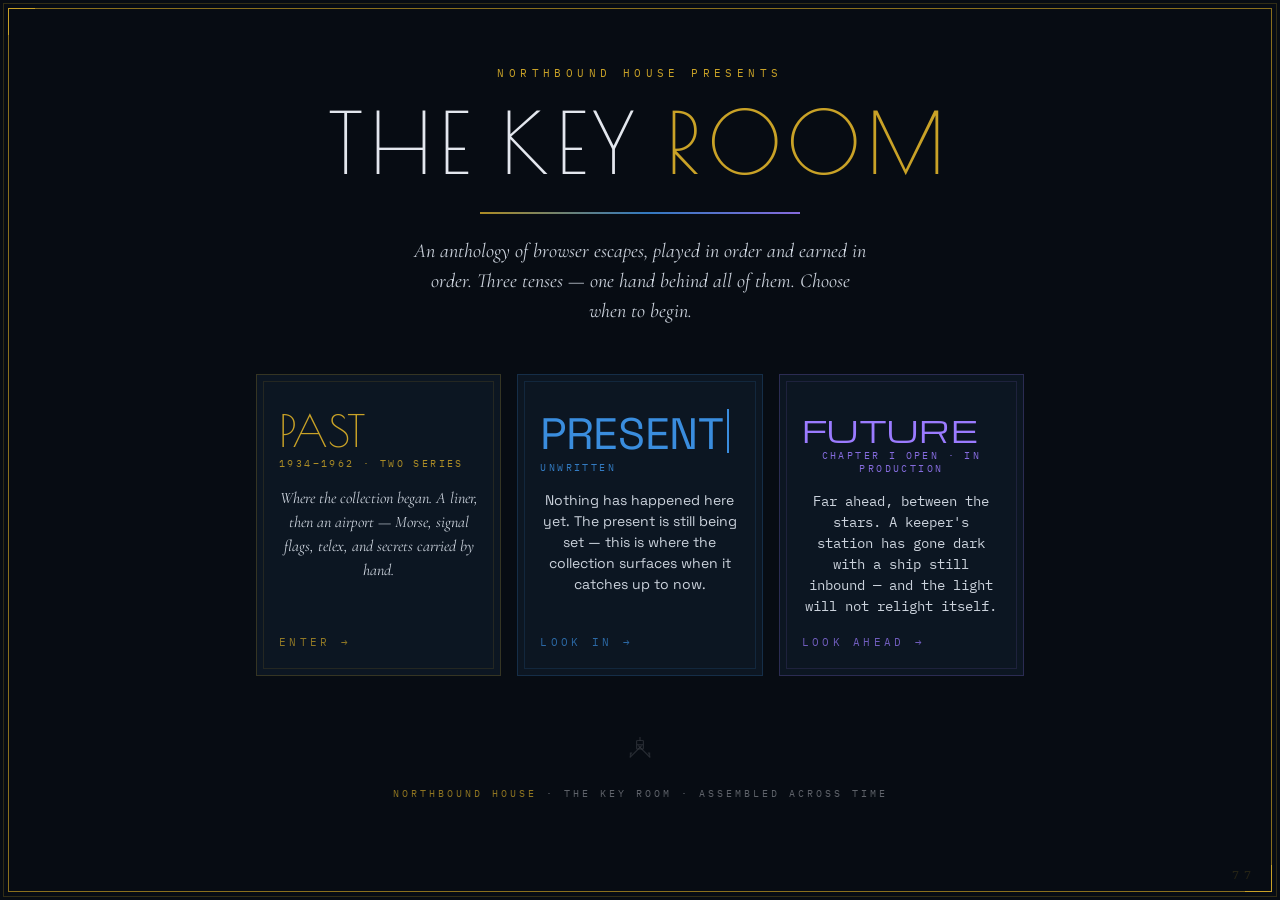
==== commit 55c3a2dc: "Author The Waypoint, Chapter I — The Station (Future launch) The first Future-tense chapter, on the " ====
--- a/index.html
+++ b/index.html
@@ -286,44 +286,7 @@
 }
 footer a{text-decoration:none;color:var(--accent);opacity:.7}
 footer a:hover{opacity:1}
-.crest{
-  display:inline-block;margin:0 auto 18px;width:34px;height:34px;cursor:pointer;
-  opacity:.35;transition:opacity .3s,transform .3s;
-}
-.crest:hover{opacity:.9;transform:translateY(-2px)}
-.crest svg{width:100%;height:100%;display:block}
-
-/* ---------- Curator card (easter egg) ---------- */
-#curator-veil{
-  position:fixed;inset:0;background:var(--veil);z-index:60;
-  display:none;align-items:center;justify-content:center;padding:24px;
-  backdrop-filter:blur(2px);
-}
-#curator-veil.on{display:flex}
-.curator-card{
-  width:min(92vw,420px);background:var(--surface);border:1px solid var(--accent-dim);
-  padding:34px 30px 28px;position:relative;text-align:center;animation:rise .4s ease both;
-}
-.curator-card::before{content:"";position:absolute;inset:6px;border:1px solid var(--accent-ghost);pointer-events:none}
-.curator-card .cc-crest{width:44px;height:44px;margin:0 auto 16px;opacity:.9}
-.curator-card .cc-eyebrow{
-  font-family:'IBM Plex Mono',monospace;font-size:10px;letter-spacing:.4em;
-  text-transform:uppercase;color:var(--accent);margin-bottom:14px;
-}
-.curator-card p{
-  font-family:'Cormorant Garamond',serif;font-style:italic;font-size:18px;
-  line-height:1.6;color:var(--text-soft);
-}
-.curator-card .sign{
-  font-family:'IBM Plex Mono',monospace;font-size:22px;letter-spacing:.3em;
-  color:var(--accent);margin-top:18px;
-}
-.curator-card .close{
-  margin-top:22px;font-family:'IBM Plex Mono',monospace;font-size:10px;
-  letter-spacing:.3em;text-transform:uppercase;color:var(--muted);
-  background:none;border:none;
-}
-.curator-card .close:hover{color:var(--accent)}
+/* crest + curator styling now in assets/theme.css; behaviour in assets/easter-eggs.js */
 
 /* ---------- Responsive ---------- */
 @media (max-width:640px){
@@ -373,8 +336,8 @@
 
       <button class="door d-future t-future" data-tense="future" aria-label="Enter the Future">
         <div class="tense-word">FUTURE</div>
-        <div class="tense-status">In production · One series</div>
-        <div class="tense-desc">Far, far ahead. An archivist is assembling what's left of us — and the language you'll learn hasn't been invented yet.</div>
+        <div class="tense-status">Chapter I open · in production</div>
+        <div class="tense-desc">Far ahead, between the stars. A keeper's station has gone dark with a ship still inbound — and the light will not relight itself.</div>
         <div class="enter">Look ahead →</div>
       </button>
 
@@ -535,12 +498,43 @@
       <h2>FUTURE</h2>
     </div>
 
-    <div class="teaser">
-      <div class="work">Series in production</div>
-      <h3>[ untitled ]</h3>
-      <p>Long after the liner and the airport, someone is still keeping the record. The safe and the desk survive; the language does not. What you learn to read here, you will be asked to write back.</p>
-      <div class="sealed">Coming</div>
-    </div>
+    <section class="series" aria-label="The Waypoint">
+      <div class="series-head">
+        <div class="chip">Series Three · Waypoint 0077 · deep transit</div>
+        <h3>THE WAYPOINT</h3>
+        <p>You wake alone on a relay-and-beacon station whose light has gone out — a lantern strung between two systems, failing, its keeper gone. A ship is inbound through the dark, and it is relying on a light you'll have to relight yourself.</p>
+      </div>
+
+      <div class="episode">
+        <div class="ep-num">I</div>
+        <div class="ep-info">
+          <div class="ep-title">THE STATION</div>
+          <div class="ep-sub">Wake on the failing station, read the approach, and find out who's really inbound.</div>
+          <div class="ep-meta">≈ 15 min · no key required</div>
+        </div>
+        <div class="ep-action"><a class="btn" href="games/waypoint-1-the-station.html">Play</a></div>
+      </div>
+
+      <div class="episode">
+        <div class="ep-num">II</div>
+        <div class="ep-info">
+          <div class="ep-title">THE APPROACH</div>
+          <div class="ep-sub">Restore the light, decode the ship's call, and answer it in kind.</div>
+          <div class="ep-meta">≈ 22 min · in production</div>
+        </div>
+        <div class="ep-action"><span class="btn locked" aria-disabled="true">In production</span></div>
+      </div>
+
+      <div class="episode">
+        <div class="ep-num">III</div>
+        <div class="ep-info">
+          <div class="ep-title">THE THRESHOLD</div>
+          <div class="ep-sub">Hold the light and bring her across. Finale.</div>
+          <div class="ep-meta">≈ 30 min · in production</div>
+        </div>
+        <div class="ep-action"><span class="btn locked" aria-disabled="true">In production</span></div>
+      </div>
+    </section>
   </div>
 
   <!-- ============ FOOTER ============ -->
@@ -560,27 +554,6 @@
     <div><a href="https://northboundhouse.com">Northbound House</a> · The Key Room · assembled across time</div>
   </footer>
 
-</div>
-
-<!-- ============ Curator card (easter egg) ============ -->
-<div id="curator-veil" role="dialog" aria-modal="true" aria-label="The curator">
-  <div class="curator-card">
-    <div class="cc-crest">
-      <svg viewBox="0 0 40 40" xmlns="http://www.w3.org/2000/svg" fill="none" stroke="var(--accent)" stroke-width="1.4">
-        <line x1="8" y1="30" x2="22" y2="16"/>
-        <line x1="32" y1="30" x2="18" y2="16"/>
-        <path d="M8 30 l3 -6 l-3 0 z" fill="var(--accent)" stroke="none"/>
-        <path d="M32 30 l-3 -6 l3 0 z" fill="var(--accent)" stroke="none"/>
-        <rect x="16" y="10" width="8" height="10" rx="1"/>
-        <line x1="20" y1="6" x2="20" y2="10"/>
-        <line x1="16.5" y1="15" x2="23.5" y2="15"/>
-      </svg>
-    </div>
-    <div class="cc-eyebrow">the curator</div>
-    <p>One hand set all of these — the past you've played, the present that hasn't happened, and the future you haven't reached. Keep what each door teaches you.</p>
-    <div class="sign">77</div>
-    <button class="close" id="curator-close">close</button>
-  </div>
 </div>
 
 <script>
@@ -710,28 +683,8 @@
   });
 });
 
-/* ================================================================
-   3) EASTER EGGS — the curator card.
-      Reveal by clicking the crest, or typing 7-7 anywhere.
-   ================================================================ */
-const cv = document.getElementById('curator-veil');
-function openCurator(){ cv.classList.add('on'); }
-function closeCurator(){ cv.classList.remove('on'); }
-document.getElementById('crest').addEventListener('click', openCurator);
-document.getElementById('crest').addEventListener('keydown', e=>{
-  if (e.key==='Enter'||e.key===' '){ e.preventDefault(); openCurator(); }
-});
-document.getElementById('curator-close').addEventListener('click', closeCurator);
-cv.addEventListener('click', e=>{ if (e.target===cv) closeCurator(); });
-document.addEventListener('keydown', e=>{ if (e.key==='Escape') closeCurator(); });
-
-// type "77" to summon the curator
-let seq = '';
-document.addEventListener('keydown', e=>{
-  if (e.target.tagName === 'INPUT') return;          // don't hijack gate codes
-  if (e.key === '7'){ seq += '7'; if (seq.length > 2) seq = seq.slice(-2); if (seq === '77') { openCurator(); seq=''; } }
-  else { seq = ''; }
-});
+
 </script>
+<script src="assets/easter-eggs.js"></script>
 </body>
 </html>
--- a/assets/theme.css
+++ b/assets/theme.css
@@ -252,3 +252,35 @@
 @media (prefers-reduced-motion: reduce){
   *{animation:none!important;transition:none!important}
 }
+
+/* ---------- Curator crest + card (easter egg; DOM injected by easter-eggs.js) ---------- */
+.crest{
+  display:inline-block;margin:0 auto 18px;width:34px;height:34px;cursor:pointer;
+  opacity:.35;transition:opacity .3s,transform .3s;
+}
+.crest:hover{opacity:.9;transform:translateY(-2px)}
+.crest svg{width:100%;height:100%;display:block}
+
+#curator-veil{
+  position:fixed;inset:0;background:var(--veil);z-index:70;
+  display:none;align-items:center;justify-content:center;padding:24px;
+  backdrop-filter:blur(2px);
+}
+#curator-veil.on{display:flex}
+.curator-card{
+  width:min(92vw,420px);background:var(--surface);border:1px solid var(--accent-dim);
+  padding:34px 30px 28px;position:relative;text-align:center;
+}
+.curator-card::before{content:"";position:absolute;inset:6px;border:1px solid var(--accent-ghost);pointer-events:none}
+.curator-card .cc-crest{width:44px;height:44px;margin:0 auto 16px;opacity:.9}
+.curator-card .cc-eyebrow{
+  font-family:var(--font-mono);font-size:10px;letter-spacing:.4em;
+  text-transform:uppercase;color:var(--accent);margin-bottom:14px;
+}
+.curator-card p{font-family:var(--font-body);font-style:italic;font-size:18px;line-height:1.6;color:var(--text-soft)}
+.curator-card .sign{font-family:var(--font-mono);font-size:22px;letter-spacing:.3em;color:var(--accent);margin-top:18px}
+.curator-card .close{
+  margin-top:22px;font-family:var(--font-mono);font-size:10px;letter-spacing:.3em;
+  text-transform:uppercase;color:var(--muted);background:none;border:none;cursor:pointer;
+}
+.curator-card .close:hover{color:var(--accent)}
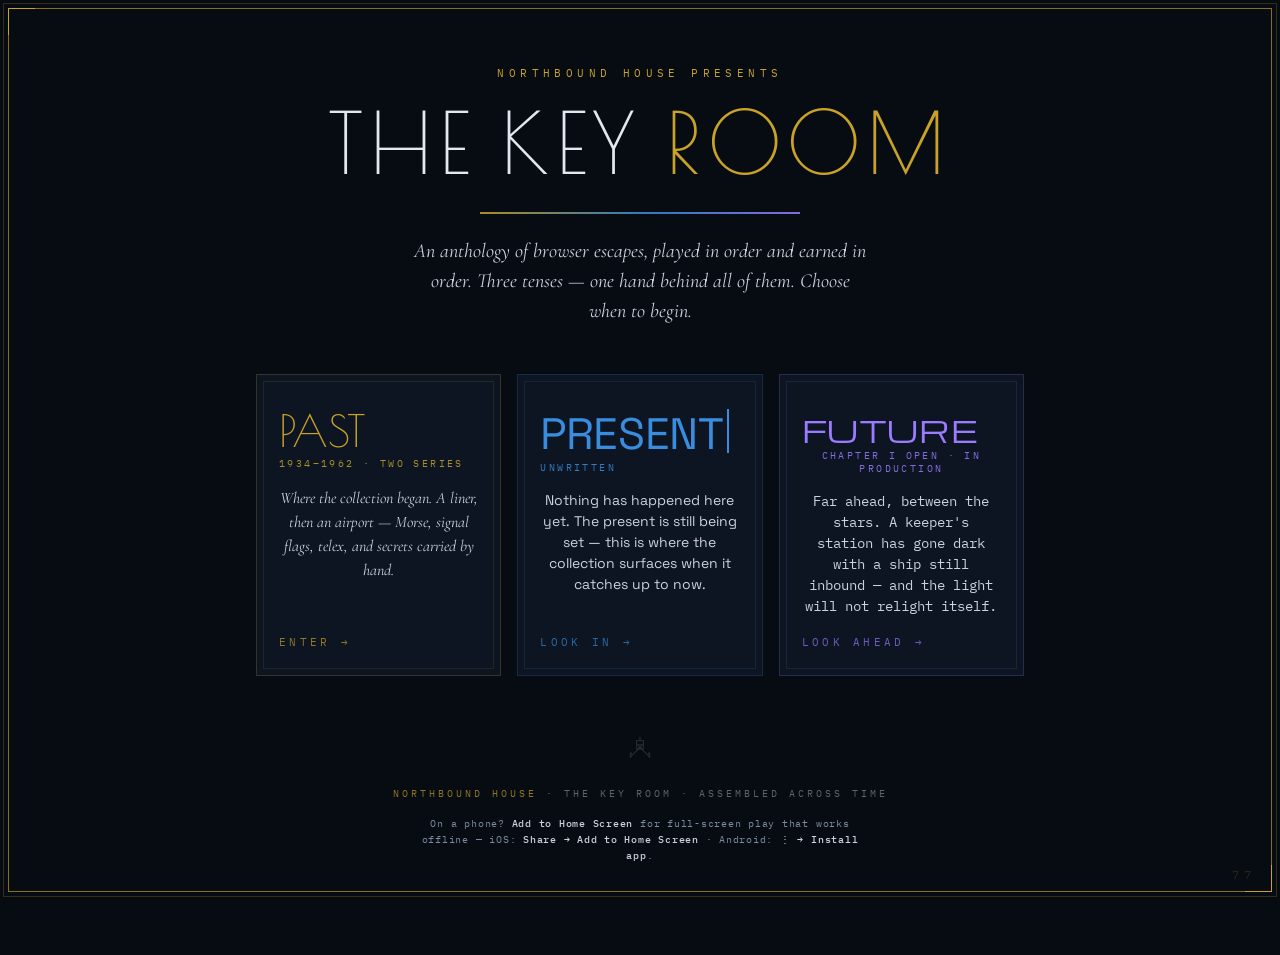
==== commit b4f1e6e8: "Branding + PWA: share-preview cards, icons, installable app (matches app-waypoint) Web preview / bra" ====
--- a/index.html
+++ b/index.html
@@ -3,6 +3,30 @@
 <head>
 <meta charset="UTF-8">
 <meta name="viewport" content="width=device-width, initial-scale=1.0">
+<!-- PWA + share preview · Northbound House -->
+<meta name="theme-color" content="#070c13">
+<link rel="icon" href="/favicon.svg" type="image/svg+xml">
+<link rel="icon" href="/icons/favicon-32.png" sizes="32x32" type="image/png">
+<link rel="apple-touch-icon" href="/icons/apple-touch-icon.png">
+<link rel="manifest" href="/manifest.webmanifest">
+<meta name="apple-mobile-web-app-capable" content="yes">
+<meta name="mobile-web-app-capable" content="yes">
+<meta name="apple-mobile-web-app-status-bar-style" content="black-translucent">
+<meta name="apple-mobile-web-app-title" content="The Key Room">
+<meta property="og:type" content="website">
+<meta property="og:site_name" content="The Key Room">
+<meta property="og:title" content="The Key Room — escape adventures by Northbound House">
+<meta property="og:description" content="Browser escape rooms, played in order and earned in order. Solve one to earn the key to the next.">
+<meta property="og:image" content="https://keyroom.northboundhouse.com/icons/og-card.png">
+<meta property="og:image:width" content="1200">
+<meta property="og:image:height" content="1200">
+<meta property="og:url" content="https://keyroom.northboundhouse.com/">
+<meta name="twitter:card" content="summary_large_image">
+<meta name="twitter:title" content="The Key Room">
+<meta name="twitter:description" content="Browser escape rooms by Northbound House. Solve one to earn the key to the next.">
+<meta name="twitter:image" content="https://keyroom.northboundhouse.com/icons/og-card.png">
+<script src="/assets/pwa.js" defer></script>
+
 <title>The Key Room — Escape Adventures</title>
 <meta name="description" content="Browser escape rooms by Northbound House. Choose a tense — past, present, or future — and solve one to earn the key to the next.">
 <link rel="preconnect" href="https://fonts.googleapis.com">
@@ -286,6 +310,12 @@
 }
 footer a{text-decoration:none;color:var(--accent);opacity:.7}
 footer a:hover{opacity:1}
+.install-hint{
+  margin:16px auto 0;max-width:440px;line-height:1.7;
+  font-family:'IBM Plex Mono',monospace;font-size:9.5px;letter-spacing:.08em;
+  text-transform:none;color:var(--muted);
+}
+.install-hint b{color:var(--text-soft);font-weight:500}
 /* crest + curator styling now in assets/theme.css; behaviour in assets/easter-eggs.js */
 
 /* ---------- Responsive ---------- */
@@ -520,9 +550,19 @@
         <div class="ep-info">
           <div class="ep-title">THE APPROACH</div>
           <div class="ep-sub">Restore the light, decode the ship's call, and answer it in kind.</div>
-          <div class="ep-meta">≈ 22 min · in production</div>
-        </div>
-        <div class="ep-action"><span class="btn locked" aria-disabled="true">In production</span></div>
+          <div class="ep-meta" id="meta-w2">≈ 22 min · sealed</div>
+        </div>
+        <div class="ep-action" id="action-w2"></div>
+      </div>
+      <div class="gate" id="gate-w2">
+        <div class="gate-inner">
+          <p>Sealed. Enter the bearing the relief was inbound on.</p>
+          <div class="gate-row">
+            <input class="gate-input" id="input-w2" inputmode="numeric" maxlength="8" placeholder="····" aria-label="Waypoint Chapter II code">
+            <button class="btn" id="try-w2">Unseal</button>
+          </div>
+          <div class="gate-feedback" id="fb-w2"></div>
+        </div>
       </div>
 
       <div class="episode">
@@ -530,9 +570,19 @@
         <div class="ep-info">
           <div class="ep-title">THE THRESHOLD</div>
           <div class="ep-sub">Hold the light and bring her across. Finale.</div>
-          <div class="ep-meta">≈ 30 min · in production</div>
-        </div>
-        <div class="ep-action"><span class="btn locked" aria-disabled="true">In production</span></div>
+          <div class="ep-meta" id="meta-w3">≈ 30 min · sealed</div>
+        </div>
+        <div class="ep-action" id="action-w3"></div>
+      </div>
+      <div class="gate" id="gate-w3">
+        <div class="gate-inner">
+          <p>Sealed. Enter the word the beacon logged when it lit.</p>
+          <div class="gate-row">
+            <input class="gate-input" id="input-w3" maxlength="8" placeholder="····" aria-label="Waypoint Chapter III code">
+            <button class="btn" id="try-w3">Unseal</button>
+          </div>
+          <div class="gate-feedback" id="fb-w3"></div>
+        </div>
       </div>
     </section>
   </div>
@@ -552,6 +602,8 @@
       </svg>
     </div>
     <div><a href="https://northboundhouse.com">Northbound House</a> · The Key Room · assembled across time</div>
+    <div class="install-hint">On a phone? <b>Add to Home Screen</b> for full-screen play that works offline —
+      iOS: <b>Share&nbsp;→&nbsp;Add to Home Screen</b> · Android: <b>⋮&nbsp;→&nbsp;Install app</b>.</div>
   </footer>
 
 </div>
@@ -616,6 +668,19 @@
     hash: 'ce953a0eb08246617b7f849486c4b26a7af37e9d2e8f0e13b3ae1bf0da8a70a2',
     wrong: 'The desk in Lisbon does not answer to that.',
     right: 'The desk answers. Go and meet the morning.'
+  },
+  /* --- Series Three: The Waypoint --- */
+  w2: {
+    href: 'games/waypoint-2-the-approach.html',
+    hash: '802b906a18591ead8a6dd809b262ace4c65c16e89764c40ae326cfcff811e10c',
+    wrong: 'The line stays dark. No ship was ever inbound on that bearing.',
+    right: 'Bearing logged. The watch is yours.'
+  },
+  w3: {
+    href: 'games/waypoint-3-the-threshold.html',
+    hash: '79f076abdd19a752db7267bfff2f9022161d120dea919fdaca2ffdfc24ca8c96',
+    wrong: 'The log does not answer to that. What did the light write when it caught?',
+    right: 'The watch is kept. Cross over.'
   }
 };
 
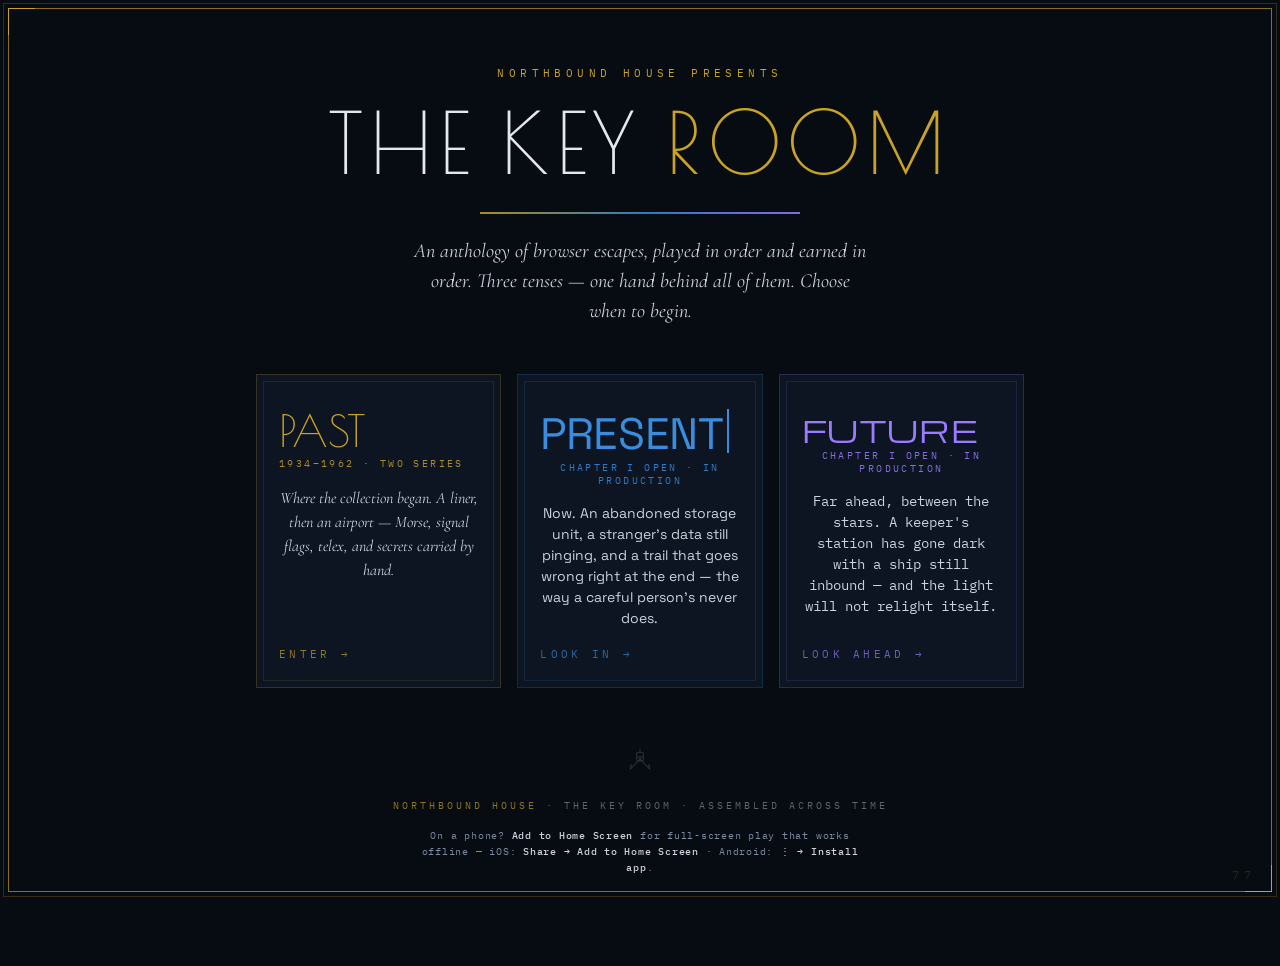
==== commit dfbac291: "Author The Unit, Chapter I — The Unit (Present launch) + E8 locked Series Four, the Present tense. Y" ====
--- a/index.html
+++ b/index.html
@@ -359,8 +359,8 @@
 
       <button class="door d-present t-present" data-tense="present" aria-label="Enter the Present">
         <div class="tense-word">PRESENT<span class="caret" aria-hidden="true"></span></div>
-        <div class="tense-status">Unwritten</div>
-        <div class="tense-desc">Nothing has happened here yet. The present is still being set — this is where the collection surfaces when it catches up to now.</div>
+        <div class="tense-status">Chapter I open · in production</div>
+        <div class="tense-desc">Now. An abandoned storage unit, a stranger's data still pinging, and a trail that goes wrong right at the end — the way a careful person's never does.</div>
         <div class="enter">Look in →</div>
       </button>
 
@@ -512,11 +512,43 @@
       <h2>PRESENT</h2>
     </div>
 
-    <div class="empty">
-      <h3>The present is <span class="liveword">unwritten<span class="caret" aria-hidden="true"></span></span></h3>
-      <p>No series lives here yet. When the collection catches up to the day you're reading this, the first present-tense escape will surface right here.</p>
-      <div class="status">— awaiting —</div>
-    </div>
+    <section class="series" aria-label="The Unit">
+      <div class="series-head">
+        <div class="chip">Series Four · Unit 77 · now</div>
+        <h3>THE UNIT</h3>
+        <p>You buy an abandoned storage unit at auction, sight unseen. It went to auction because the owner stopped paying — and everything inside says they didn't mean to stop anything. You come to know a stranger entirely through the data they left behind.</p>
+      </div>
+
+      <div class="episode">
+        <div class="ep-num">I</div>
+        <div class="ep-info">
+          <div class="ep-title">THE UNIT</div>
+          <div class="ep-sub">Clear the unit, read the metadata, and find the last place that checks out.</div>
+          <div class="ep-meta">≈ 18 min · no key required</div>
+        </div>
+        <div class="ep-action"><a class="btn" href="games/theunit-1-the-unit.html">Play</a></div>
+      </div>
+
+      <div class="episode">
+        <div class="ep-num">II</div>
+        <div class="ep-info">
+          <div class="ep-title">THE TRAIL</div>
+          <div class="ep-sub">Reconstruct their last week — and learn to tell a real trail from a forged one.</div>
+          <div class="ep-meta">≈ 24 min · in production</div>
+        </div>
+        <div class="ep-action"><span class="btn locked" aria-disabled="true">In production</span></div>
+      </div>
+
+      <div class="episode">
+        <div class="ep-num">III</div>
+        <div class="ep-info">
+          <div class="ep-title">THE ADDRESS</div>
+          <div class="ep-sub">Reach not them, but the person they were reaching for — without blowing their cover. Finale.</div>
+          <div class="ep-meta">≈ 28 min · in production</div>
+        </div>
+        <div class="ep-action"><span class="btn locked" aria-disabled="true">In production</span></div>
+      </div>
+    </section>
   </div>
 
   <!-- ============ VIEW: FUTURE ============ -->
